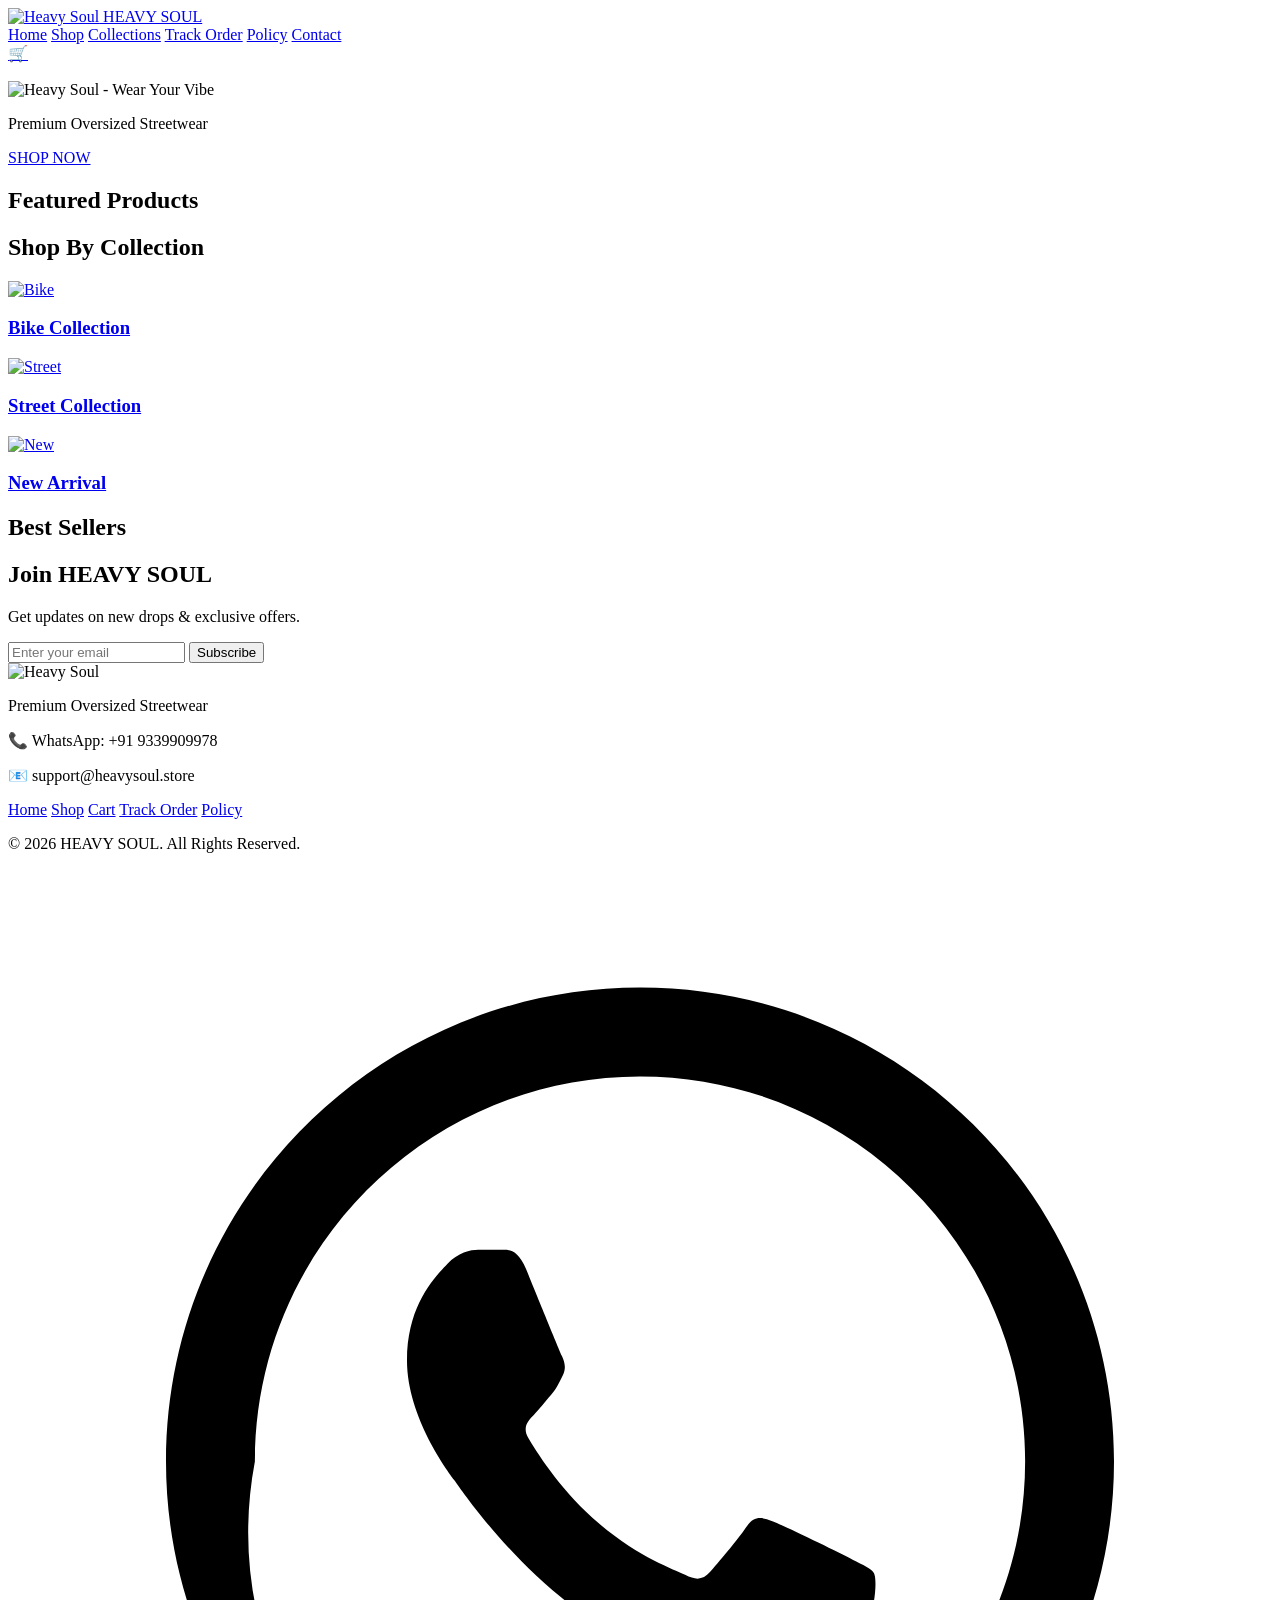
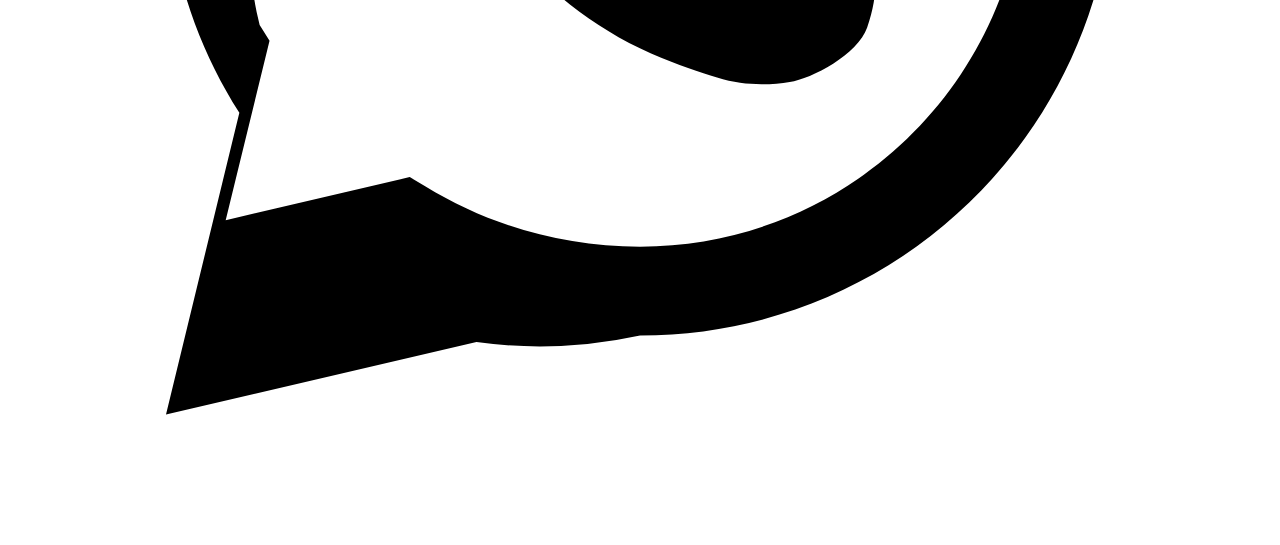
==== index.html @ e3293a99 "Add files via upload" ====
<!DOCTYPE html>
<html lang="en">
<head>
<meta charset="UTF-8">
<meta name="viewport" content="width=device-width, initial-scale=1.0">
<title>HEAVY SOUL | Premium Streetwear</title>
<link rel="stylesheet" href="css/style.css">
<link rel="icon" href="assets/logo/favicon-32.png" sizes="32x32">
<link rel="apple-touch-icon" href="assets/logo/favicon-192.png">
<link rel="preconnect" href="https://fonts.googleapis.com">
<link rel="preconnect" href="https://fonts.gstatic.com" crossorigin>
<link href="https://fonts.googleapis.com/css2?family=Poppins:wght@300;400;500;600;700;800&family=Anton&display=swap" rel="stylesheet">
</head>
<body>

<header class="navbar">
  <a href="index.html" class="logo">
    <img src="assets/logo/logo-icon-160.png" alt="Heavy Soul">
    HEAVY SOUL
  </a>
  <nav>
    <a href="index.html">Home</a>
    <a href="shop.html">Shop</a>
    <a href="#collections">Collections</a>
    <a href="track.html">Track Order</a>
    <a href="policy.html">Policy</a>
    <a href="#contact">Contact</a>
  </nav>
  <div class="nav-icons">
    <a href="cart.html">🛒</a>
  </div>
</header>

<section class="hero">
  <div class="slider">
    <img class="slide active" src="assets/banner/banner1.svg" alt="">
  </div>
  <div class="overlay">
    <img src="assets/logo/logo-full-420.png" alt="Heavy Soul - Wear Your Vibe" class="hero-logo">
    <p>Premium Oversized Streetwear</p>
    <a href="shop.html" class="hero-btn">SHOP NOW</a>
  </div>
</section>

<section class="featured">
  <h2>Featured Products</h2>
  <div id="featuredProducts" class="products"></div>
</section>

<section id="collections" class="collections">
  <h2>Shop By Collection</h2>
  <div class="collection-grid">
    <a href="shop.html?category=Bike" class="collection-card">
      <img src="assets/products/ktm.svg" alt="Bike">
      <h3>Bike Collection</h3>
    </a>
    <a href="shop.html?category=Street" class="collection-card">
      <img src="assets/products/heavy1.svg" alt="Street">
      <h3>Street Collection</h3>
    </a>
    <a href="shop.html" class="collection-card">
      <img src="assets/products/maxz.svg" alt="New">
      <h3>New Arrival</h3>
    </a>
  </div>
</section>

<section class="best-seller">
  <h2>Best Sellers</h2>
  <div id="bestSellerProducts" class="products"></div>
</section>

<section class="newsletter">
  <h2>Join HEAVY SOUL</h2>
  <p>Get updates on new drops & exclusive offers.</p>
  <div class="newsletter-box">
    <input type="email" placeholder="Enter your email">
    <button>Subscribe</button>
  </div>
</section>

<footer id="contact">
  <div class="footer-content">
    <img src="assets/logo/logo-full-300.png" alt="Heavy Soul" class="footer-logo">
    <p>Premium Oversized Streetwear</p>
    <p>📞 WhatsApp: +91 9339909978</p>
    <p>📧 support@heavysoul.store</p>
    <div class="footer-links">
      <a href="index.html">Home</a>
      <a href="shop.html">Shop</a>
      <a href="cart.html">Cart</a>
      <a href="track.html">Track Order</a>
      <a href="policy.html">Policy</a>
    </div>
    <p class="copyright">© 2026 HEAVY SOUL. All Rights Reserved.</p>
  </div>
</footer>

<script src="js/products.js"></script>
<script src="js/app.js"></script>

<a href="https://wa.me/919339909978?text=Hi%20HEAVY%20SOUL%2C%20I%20need%20some%20help." class="whatsapp-float" target="_blank" rel="noopener" aria-label="Chat with us on WhatsApp">
  <svg viewBox="0 0 32 32" xmlns="http://www.w3.org/2000/svg"><path d="M16.001 3C9.373 3 4 8.373 4 15c0 2.34.68 4.523 1.857 6.36L4 29l7.86-1.833A11.93 11.93 0 0 0 16.001 27C22.63 27 28 21.627 28 15S22.63 3 16.001 3zm0 21.75c-1.99 0-3.86-.56-5.44-1.53l-.39-.23-4.66 1.09 1.11-4.54-.25-.4A9.71 9.71 0 0 1 6.25 15c0-5.38 4.37-9.75 9.75-9.75S25.75 9.62 25.75 15 21.38 24.75 16 24.75zm5.34-7.29c-.29-.15-1.72-.85-1.99-.95-.27-.1-.46-.15-.66.15-.19.29-.75.95-.92 1.14-.17.19-.34.22-.63.07-.29-.15-1.23-.45-2.34-1.44-.86-.77-1.45-1.72-1.62-2.01-.17-.29-.02-.45.13-.6.13-.13.29-.34.44-.51.15-.17.19-.29.29-.48.1-.19.05-.36-.02-.51-.07-.15-.66-1.59-.9-2.18-.24-.57-.48-.49-.66-.5h-.56c-.19 0-.51.07-.78.36-.27.29-1.02 1-1.02 2.44s1.05 2.83 1.19 3.02c.15.19 2.06 3.14 4.99 4.4.7.3 1.24.48 1.67.61.7.22 1.34.19 1.84.11.56-.08 1.72-.7 1.96-1.38.24-.68.24-1.26.17-1.38-.07-.12-.26-.19-.55-.34z"/></svg>
</a>

</body>
</html>
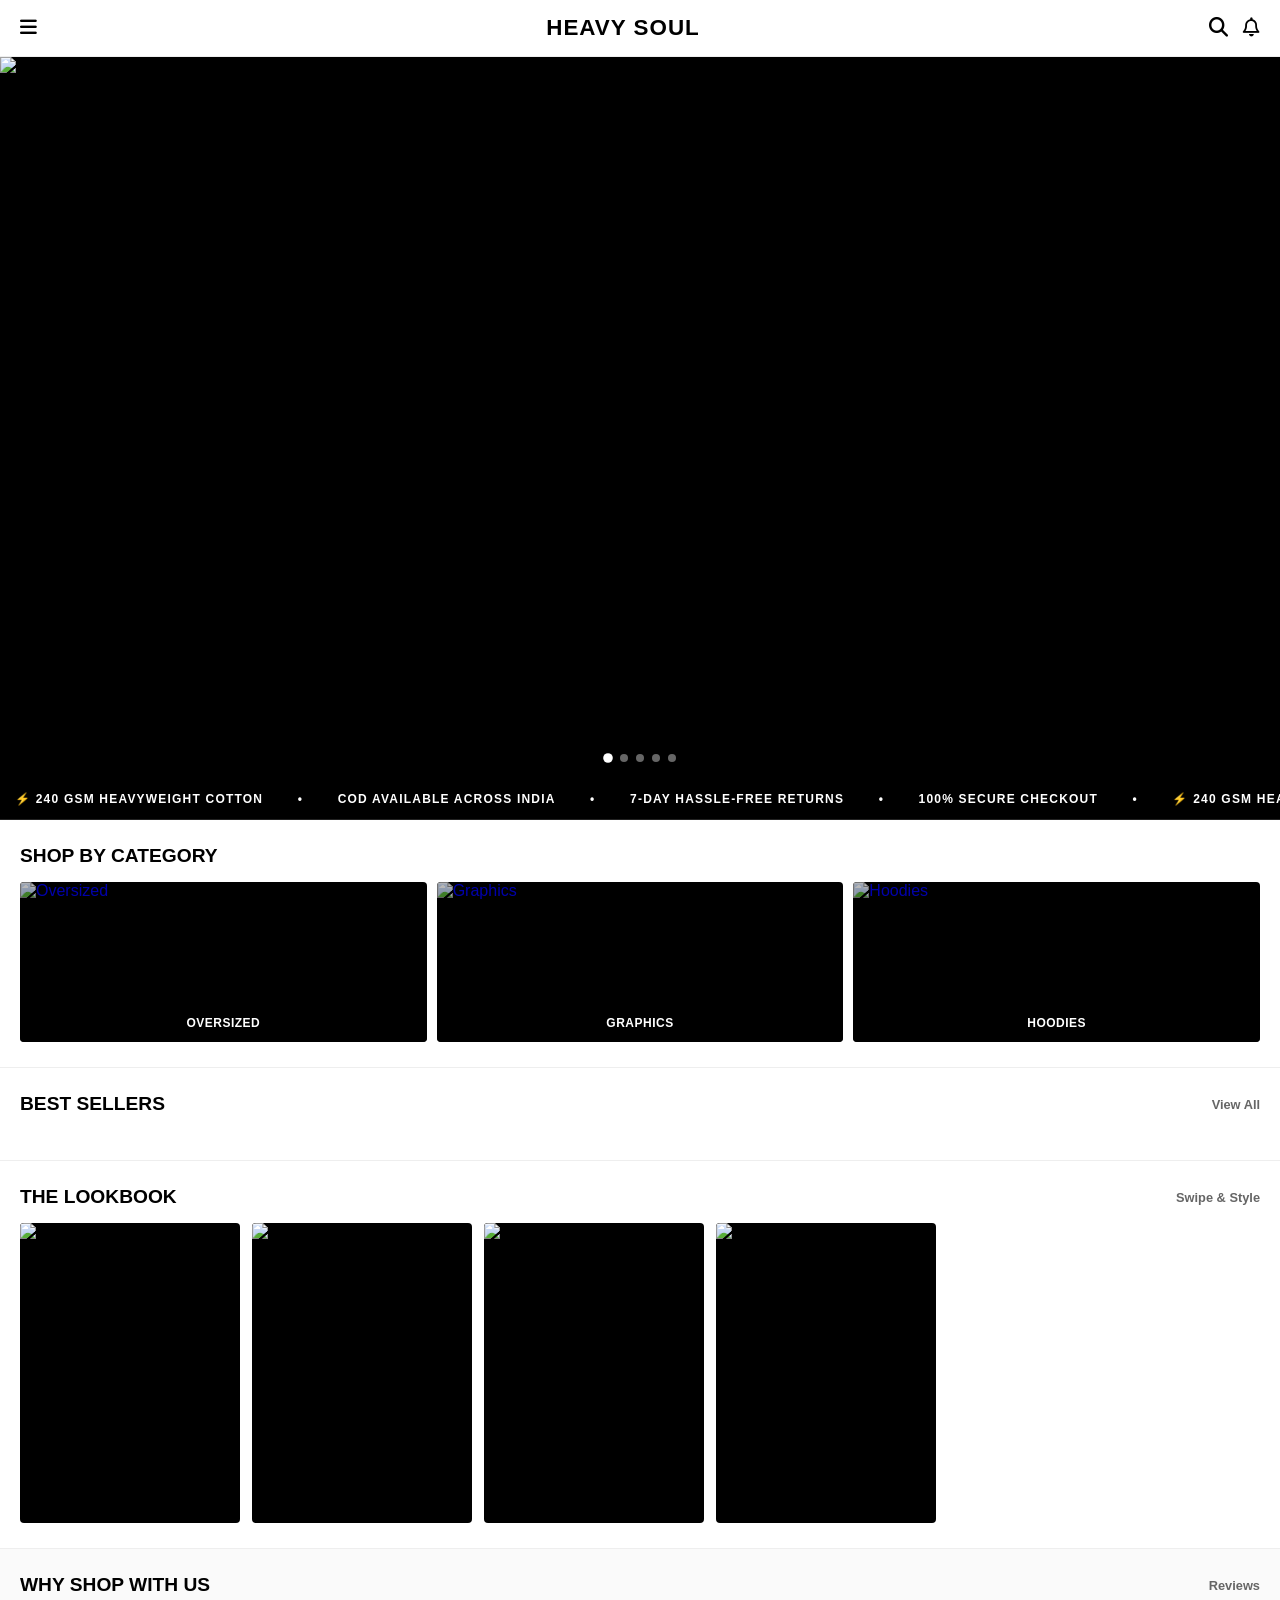
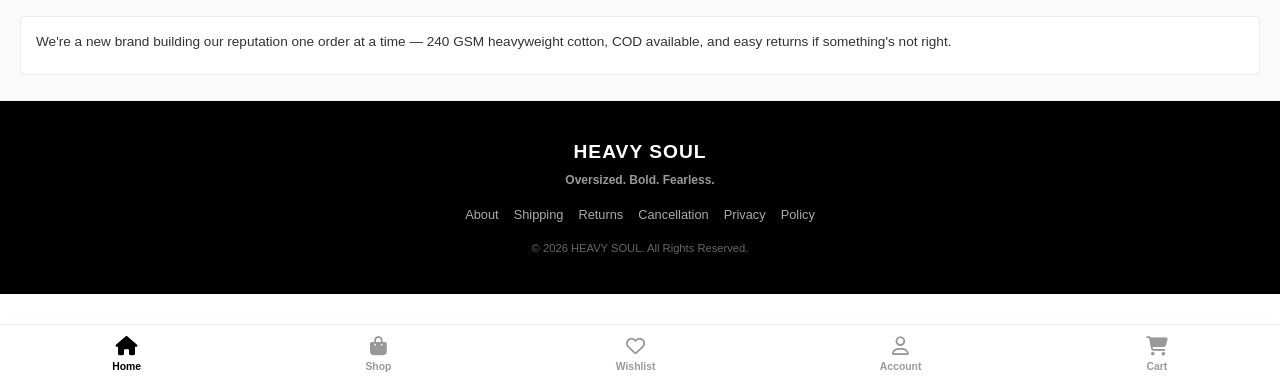
==== commit 6228f07c: "Add files via upload" ====
--- a/index.html
+++ b/index.html
@@ -1,107 +1,465 @@
 <!DOCTYPE html>
 <html lang="en">
 <head>
-<meta charset="UTF-8">
-<meta name="viewport" content="width=device-width, initial-scale=1.0">
-<title>HEAVY SOUL | Premium Streetwear</title>
-<link rel="stylesheet" href="css/style.css">
-<link rel="icon" href="assets/logo/favicon-32.png" sizes="32x32">
-<link rel="apple-touch-icon" href="assets/logo/favicon-192.png">
-<link rel="preconnect" href="https://fonts.googleapis.com">
-<link rel="preconnect" href="https://fonts.gstatic.com" crossorigin>
-<link href="https://fonts.googleapis.com/css2?family=Poppins:wght@300;400;500;600;700;800&family=Anton&display=swap" rel="stylesheet">
+    <meta charset="UTF-8">
+    <meta name="viewport" content="width=device-width, initial-scale=1.0">
+    <title>Heavy Soul | Oversized. Bold. Fearless.</title>
+    <!-- FontAwesome for Icons -->
+    <link rel="stylesheet" href="https://cdnjs.cloudflare.com/ajax/libs/font-awesome/6.4.0/css/all.min.css">
+    
+    <!-- Universal Transition & Loader Elements inside Head -->
+    <!-- The home page uses its own embedded styles. The old style/style.css
+         file is not included in this project, so do not request it. -->
+    <script src="js/script.js" defer></script>
+
+    <style>
+        /* CSS Reset & Global Settings */
+        * { margin: 0; padding: 0; box-sizing: border-box; font-family: 'Helvetica Neue', Arial, sans-serif; -webkit-tap-highlight-color: transparent; }
+        
+        body { 
+            background-color: #ffffff; 
+            color: #000000; 
+            padding-bottom: 90px; 
+            animation: pageFadeIn 0.35s cubic-bezier(0.16, 1, 0.3, 1) forwards;
+        }
+        
+        /* Page Open / Entry Animation */
+        @keyframes pageFadeIn {
+            from { opacity: 0; transform: translateY(10px); }
+            to { opacity: 1; transform: translateY(0); }
+        }
+        
+        /* 1. Top Navigation */
+        .top-nav { display: flex; justify-content: space-between; align-items: center; padding: 15px 20px; border-bottom: 1px solid #eeeeee; background: #ffffff; position: sticky; top: 0; z-index: 100; }
+        .top-nav .menu-icon, .top-nav .nav-icons i { font-size: 1.2rem; cursor: pointer; color: #000; }
+        .top-nav .logo { font-weight: 900; font-size: 1.4rem; letter-spacing: 1px; text-transform: uppercase; text-decoration: none; color: #000; }
+        .top-nav .nav-icons { display: flex; gap: 15px; }
+
+        /* 2. Banner Slider Styles */
+        .hero-slider-container {
+            width: 100%;
+            position: relative;
+            overflow: hidden;
+            background-color: #000000;
+        }
+
+        .slider-track {
+            display: flex;
+            transition: transform 0.5s ease-in-out;
+            width: 100%;
+        }
+
+        .slide {
+            min-width: 100%;
+            box-sizing: border-box;
+        }
+
+        .slide img {
+            width: 100%;
+            height: auto;
+            aspect-ratio: 16/9;
+            object-fit: cover;
+            display: block;
+        }
+
+        /* Dots Indicator */
+        .slider-dots {
+            position: absolute;
+            bottom: 15px;
+            width: 100%;
+            display: flex;
+            justify-content: center;
+            gap: 8px;
+            z-index: 10;
+        }
+
+        .dot {
+            width: 8px;
+            height: 8px;
+            background-color: rgba(255, 255, 255, 0.4);
+            border-radius: 50%;
+            cursor: pointer;
+            transition: background-color 0.3s ease, transform 0.3s ease;
+        }
+
+        .dot.active {
+            background-color: #ffffff;
+            transform: scale(1.2);
+        }
+        
+        /* 3. Streetwear Marquee Ticker USP Bar */
+        .usp-ticker {
+            background-color: #000000;
+            color: #ffffff;
+            padding: 12px 0;
+            overflow: hidden;
+            white-space: nowrap;
+            border-bottom: 1px solid #222222;
+        }
+        .ticker-track {
+            display: inline-block;
+            animation: marquee 18s linear infinite;
+            font-size: 0.75rem;
+            font-weight: 900;
+            letter-spacing: 1.2px;
+            text-transform: uppercase;
+        }
+        .ticker-track span {
+            margin: 0 15px;
+        }
+        @keyframes marquee {
+            0% { transform: translateX(0%); }
+            100% { transform: translateX(-50%); }
+        }
+
+        /* 4. Category Quick Links */
+        .categories-section { padding: 25px 20px; border-bottom: 1px solid #eeeeee; background: #ffffff; }
+        .categories-grid { display: grid; grid-template-columns: repeat(3, 1fr); gap: 10px; margin-top: 15px; }
+        
+        .category-card { 
+            position: relative; 
+            height: 160px; 
+            border-radius: 4px; 
+            overflow: hidden; 
+            text-decoration: none; 
+            display: flex; 
+            align-items: flex-end; 
+            padding: 12px; 
+            background: #000000; 
+            cursor: pointer;
+            transition: transform 0.2s ease;
+        }
+        .category-card:active { transform: scale(0.96); }
+        
+        .category-card img { 
+            position: absolute; 
+            top: 0; 
+            left: 0; 
+            width: 100%; 
+            height: 100%; 
+            object-fit: cover; 
+            transition: transform 0.4s ease;
+            opacity: 0.8;
+        }
+        
+        .category-card:hover img { 
+            transform: scale(1.08); 
+        }
+        
+        .category-overlay {
+            position: absolute;
+            top: 0; left: 0; width: 100%; height: 100%;
+            background: linear-gradient(to top, rgba(0,0,0,0.8) 0%, rgba(0,0,0,0.1) 60%);
+            z-index: 1;
+        }
+        
+        .category-name { 
+            position: relative; 
+            z-index: 2; 
+            color: #ffffff; 
+            font-size: 0.75rem; 
+            font-weight: 900; 
+            text-transform: uppercase; 
+            letter-spacing: 0.5px; 
+            width: 100%;
+            text-align: center;
+        }
+
+        /* 5. Best Sellers Section */
+        .best-sellers { padding: 25px 20px; border-bottom: 1px solid #eeeeee; }
+        .section-header { display: flex; justify-content: space-between; align-items: center; margin-bottom: 20px; }
+        .section-header h2 { font-size: 1.2rem; font-weight: 900; text-transform: uppercase; }
+        .section-header a { color: #666666; font-size: 0.8rem; text-decoration: none; font-weight: 600; }
+        
+        .product-grid { display: grid; grid-template-columns: 1fr 1fr; gap: 15px; }
+        .product-card { text-decoration: none; color: inherit; cursor: pointer; transition: transform 0.15s ease; }
+        .product-card:active { transform: scale(0.96); }
+        .product-card .image-placeholder { width: 100%; aspect-ratio: 4/5; background-color: #f5f5f5; display: flex; justify-content: center; align-items: center; margin-bottom: 10px; border-radius: 4px; overflow: hidden; }
+        .product-card img { width: 100%; height: 100%; object-fit: cover; transition: transform 0.3s ease; }
+        .product-card:hover img { transform: scale(1.03); }
+        .product-title { font-weight: 700; font-size: 0.9rem; margin-bottom: 4px; }
+        .product-price { font-weight: 600; font-size: 0.9rem; color: #333333; }
+
+        /* 6. Lookbook Horizontal Slider */
+        .lookbook-section { padding: 25px 0; border-bottom: 1px solid #eeeeee; background-color: #ffffff; }
+        .lookbook-slider { display: flex; gap: 12px; overflow-x: auto; padding: 0 20px; scroll-snap-type: x mandatory; scrollbar-width: none; }
+        .lookbook-slider::-webkit-scrollbar { display: none; }
+        .lookbook-card { min-width: 220px; height: 300px; border-radius: 4px; overflow: hidden; scroll-snap-align: start; flex-shrink: 0; background-color: #000; }
+        .lookbook-card img { width: 100%; height: 100%; object-fit: cover; display: block; transition: transform 0.3s ease; }
+        .lookbook-card:hover img { transform: scale(1.05); }
+
+        /* 7. Mini Reviews Section */
+        .home-reviews { padding: 25px 20px; background-color: #fafafa; border-bottom: 1px solid #eeeeee; }
+        .review-box { background: #fff; border: 1px solid #eeeeee; padding: 15px; border-radius: 4px; margin-top: 15px; }
+        .review-text { font-size: 0.85rem; color: #333; font-weight: 500; margin-bottom: 8px; line-height: 1.4; }
+
+        /* 8. Bottom Navigation (Sticky) */
+        .bottom-nav { position: fixed; bottom: 0; width: 100%; background: #ffffff; border-top: 1px solid #eeeeee; display: flex; justify-content: space-around; padding: 12px 0; z-index: 1000; box-shadow: 0 -2px 10px rgba(0,0,0,0.02); }
+        .nav-item { text-align: center; color: #999999; text-decoration: none; font-size: 0.65rem; display: flex; flex-direction: column; align-items: center; gap: 5px; font-weight: 600; transition: color 0.2s ease; }
+        .nav-item.active { color: #000000; }
+        .nav-item i { font-size: 1.2rem; }
+    </style>
 </head>
 <body>
 
-<header class="navbar">
-  <a href="index.html" class="logo">
-    <img src="assets/logo/logo-icon-160.png" alt="Heavy Soul">
-    HEAVY SOUL
-  </a>
-  <nav>
-    <a href="index.html">Home</a>
-    <a href="shop.html">Shop</a>
-    <a href="#collections">Collections</a>
-    <a href="track.html">Track Order</a>
-    <a href="policy.html">Policy</a>
-    <a href="#contact">Contact</a>
-  </nav>
-  <div class="nav-icons">
-    <a href="cart.html">🛒</a>
-  </div>
-</header>
-
-<section class="hero">
-  <div class="slider">
-    <img class="slide active" src="assets/banner/banner1.svg" alt="">
-  </div>
-  <div class="overlay">
-    <img src="assets/logo/logo-full-420.png" alt="Heavy Soul - Wear Your Vibe" class="hero-logo">
-    <p>Premium Oversized Streetwear</p>
-    <a href="shop.html" class="hero-btn">SHOP NOW</a>
-  </div>
-</section>
-
-<section class="featured">
-  <h2>Featured Products</h2>
-  <div id="featuredProducts" class="products"></div>
-</section>
-
-<section id="collections" class="collections">
-  <h2>Shop By Collection</h2>
-  <div class="collection-grid">
-    <a href="shop.html?category=Bike" class="collection-card">
-      <img src="assets/products/ktm.svg" alt="Bike">
-      <h3>Bike Collection</h3>
-    </a>
-    <a href="shop.html?category=Street" class="collection-card">
-      <img src="assets/products/heavy1.svg" alt="Street">
-      <h3>Street Collection</h3>
-    </a>
-    <a href="shop.html" class="collection-card">
-      <img src="assets/products/maxz.svg" alt="New">
-      <h3>New Arrival</h3>
-    </a>
-  </div>
-</section>
-
-<section class="best-seller">
-  <h2>Best Sellers</h2>
-  <div id="bestSellerProducts" class="products"></div>
-</section>
-
-<section class="newsletter">
-  <h2>Join HEAVY SOUL</h2>
-  <p>Get updates on new drops & exclusive offers.</p>
-  <div class="newsletter-box">
-    <input type="email" placeholder="Enter your email">
-    <button>Subscribe</button>
-  </div>
-</section>
-
-<footer id="contact">
-  <div class="footer-content">
-    <img src="assets/logo/logo-full-300.png" alt="Heavy Soul" class="footer-logo">
-    <p>Premium Oversized Streetwear</p>
-    <p>📞 WhatsApp: +91 9339909978</p>
-    <p>📧 support@heavysoul.store</p>
-    <div class="footer-links">
-      <a href="index.html">Home</a>
-      <a href="shop.html">Shop</a>
-      <a href="cart.html">Cart</a>
-      <a href="track.html">Track Order</a>
-      <a href="policy.html">Policy</a>
+    <!-- Page Loader Bar Element -->
+    <div id="pageLoaderBar"></div>
+
+    <!-- Top Navigation -->
+    <nav class="top-nav">
+        <i class="fa-solid fa-bars menu-icon" onclick="window.location.href='menu.html'"></i>
+        <a href="index.html" class="logo">HEAVY SOUL</a>
+        <div class="nav-icons">
+            <i class="fa-solid fa-magnifying-glass" onclick="window.location.href='shop.html'"></i>
+            <i class="fa-regular fa-bell" onclick="alert('No new notifications')"></i>
+        </div>
+    </nav>
+
+      <!-- Banner Slider Section -->
+    <div class="hero-slider-container" id="shop">
+        <div class="slider-track" id="sliderTrack">
+            <!-- Slide 1 -->
+            <div class="slide">
+                <img src="assets/banner/slider1.jpg" alt="Banner 1">
+            </div>
+            <!-- Slide 2 -->
+            <div class="slide">
+                <img src="assets/banner/slider2.jpg" alt="Banner 2">
+            </div>
+            <!-- Slide 3 -->
+            <div class="slide">
+                <img src="assets/banner/slider3.jpg" alt="Banner 3">
+            </div>
+            <!-- Slide 4 -->
+            <div class="slide">
+                <img src="assets/banner/slider4.jpg" alt="Banner 4">
+            </div>
+            <!-- Slide 5 -->
+            <div class="slide">
+                <img src="assets/banner/slider5.jpg" alt="Banner 5">
+            </div>
+        </div>
+
+        <!-- Slider Dots Pagination (5 ta dots) -->
+        <div class="slider-dots" id="sliderDots">
+            <span class="dot active" onclick="currentSlide(0)"></span>
+            <span class="dot" onclick="currentSlide(1)"></span>
+            <span class="dot" onclick="currentSlide(2)"></span>
+            <span class="dot" onclick="currentSlide(3)"></span>
+            <span class="dot" onclick="currentSlide(4)"></span>
+        </div>
     </div>
-    <p class="copyright">© 2026 HEAVY SOUL. All Rights Reserved.</p>
-  </div>
-</footer>
-
-<script src="js/products.js"></script>
-<script src="js/app.js"></script>
-
-<a href="https://wa.me/919339909978?text=Hi%20HEAVY%20SOUL%2C%20I%20need%20some%20help." class="whatsapp-float" target="_blank" rel="noopener" aria-label="Chat with us on WhatsApp">
-  <svg viewBox="0 0 32 32" xmlns="http://www.w3.org/2000/svg"><path d="M16.001 3C9.373 3 4 8.373 4 15c0 2.34.68 4.523 1.857 6.36L4 29l7.86-1.833A11.93 11.93 0 0 0 16.001 27C22.63 27 28 21.627 28 15S22.63 3 16.001 3zm0 21.75c-1.99 0-3.86-.56-5.44-1.53l-.39-.23-4.66 1.09 1.11-4.54-.25-.4A9.71 9.71 0 0 1 6.25 15c0-5.38 4.37-9.75 9.75-9.75S25.75 9.62 25.75 15 21.38 24.75 16 24.75zm5.34-7.29c-.29-.15-1.72-.85-1.99-.95-.27-.1-.46-.15-.66.15-.19.29-.75.95-.92 1.14-.17.19-.34.22-.63.07-.29-.15-1.23-.45-2.34-1.44-.86-.77-1.45-1.72-1.62-2.01-.17-.29-.02-.45.13-.6.13-.13.29-.34.44-.51.15-.17.19-.29.29-.48.1-.19.05-.36-.02-.51-.07-.15-.66-1.59-.9-2.18-.24-.57-.48-.49-.66-.5h-.56c-.19 0-.51.07-.78.36-.27.29-1.02 1-1.02 2.44s1.05 2.83 1.19 3.02c.15.19 2.06 3.14 4.99 4.4.7.3 1.24.48 1.67.61.7.22 1.34.19 1.84.11.56-.08 1.72-.7 1.96-1.38.24-.68.24-1.26.17-1.38-.07-.12-.26-.19-.55-.34z"/></svg>
-</a>
-
+
+        <!-- Slider Dots Pagination -->
+        <div class="slider-dots" id="sliderDots">
+            <span class="dot active" onclick="currentSlide(0)"></span>
+            <span class="dot" onclick="currentSlide(1)"></span>
+            <span class="dot" onclick="currentSlide(2)"></span>
+        </div>
+    </div>
+
+    <!-- Streetwear Marquee Ticker USP Bar -->
+    <div class="usp-ticker">
+        <div class="ticker-track">
+            <span>⚡ 240 GSM HEAVYWEIGHT COTTON</span>
+            <span>•</span>
+            <span>COD AVAILABLE ACROSS INDIA</span>
+            <span>•</span>
+            <span>7-DAY HASSLE-FREE RETURNS</span>
+            <span>•</span>
+            <span>100% SECURE CHECKOUT</span>
+            <span>•</span>
+            <span>⚡ 240 GSM HEAVYWEIGHT COTTON</span>
+            <span>•</span>
+            <span>COD AVAILABLE ACROSS INDIA</span>
+            <span>•</span>
+            <span>7-DAY HASSLE-FREE RETURNS</span>
+            <span>•</span>
+            <span>100% SECURE CHECKOUT</span>
+        </div>
+    </div>
+
+    <!-- Category Quick Links -->
+    <section class="categories-section">
+        <div class="section-header" style="margin-bottom: 12px;">
+            <h2>Shop By Category</h2>
+        </div>
+        <div class="categories-grid">
+            <!-- Oversized -->
+            <a href="shop.html" class="category-card">
+                <img src="assets/category/oversized.jpg" alt="Oversized">
+                <div class="category-overlay"></div>
+                <div class="category-name">Oversized</div>
+            </a>
+            
+            <!-- Graphics -->
+            <a href="shop.html" class="category-card">
+                <img src="assets/category/graphics.jpg" alt="Graphics">
+                <div class="category-overlay"></div>
+                <div class="category-name">Graphics</div>
+            </a>
+            
+            <!-- Hoodies -->
+            <a href="shop.html" class="category-card">
+                <img src="assets/category/hoodies.jpg" alt="Hoodies">
+                <div class="category-overlay"></div>
+                <div class="category-name">Hoodies</div>
+            </a>
+        </div>
+    </section>
+
+    <!-- Best Sellers -->
+    <section class="best-sellers">
+        <div class="section-header">
+            <h2>Best Sellers</h2>
+            <a href="shop.html">View All</a>
+        </div>
+        
+        <div class="product-grid" id="productContainer">
+            <!-- Products will be loaded here via JS -->
+        </div>
+    </section>
+
+      <!-- The Lookbook Section -->
+    <section class="lookbook-section">
+        <div class="section-header" style="padding: 0 20px; margin-bottom: 15px;">
+            <h2>The Lookbook</h2>
+            <span style="font-size: 0.8rem; color: #666; font-weight: 600;">Swipe & Style</span>
+        </div>
+
+        <div class="lookbook-slider" id="lookbookSlider">
+            <div class="lookbook-card">
+                <img src="assets/lookbook/look1.jpg" alt="Heavy Soul Look 1">
+            </div>
+            <div class="lookbook-card">
+                <img src="assets/lookbook/look2.jpg" alt="Heavy Soul Look 2">
+            </div>
+            <div class="lookbook-card">
+                <img src="assets/lookbook/look3.jpg" alt="Heavy Soul Look 3">
+            </div>
+            <div class="lookbook-card">
+                <img src="assets/lookbook/look4.jpg" alt="Heavy Soul Look 4">
+            </div>
+        </div>
+    </section>
+
+    <!-- Trust Section -->
+    <section class="home-reviews">
+        <div class="section-header">
+            <h2>Why Shop With Us</h2>
+            <a href="review.html">Reviews</a>
+        </div>
+        <div class="review-box">
+            <div class="review-text" style="font-style: normal;">We're a new brand building our reputation one order at a time — 240 GSM heavyweight cotton, COD available, and easy returns if something's not right.</div>
+        </div>
+    </section>
+
+    <!-- Footer Section -->
+    <footer style="background-color: #000000; color: #ffffff; padding: 40px 20px; margin-top: 0; text-align: center;">
+        <div style="font-weight: 900; font-size: 1.2rem; letter-spacing: 1px; margin-bottom: 10px;">HEAVY SOUL</div>
+        <div style="font-size: 0.75rem; color: #999; font-weight: 700; margin-bottom: 20px;">Oversized. Bold. Fearless.</div>
+        <div style="display: flex; justify-content: center; gap: 15px; margin-bottom: 20px; font-size: 0.8rem;">
+            <a href="about.html" style="color: #aaa; text-decoration: none;">About</a>
+            <a href="shipping.html" style="color: #aaa; text-decoration: none;">Shipping</a>
+            <a href="returns.html" style="color: #aaa; text-decoration: none;">Returns</a>
+            <a href="cancellation.html" style="color: #aaa; text-decoration: none;">Cancellation</a>
+            <a href="privacy.html" style="color: #aaa; text-decoration: none;">Privacy</a>
+            <a href="policy.html" style="color: #aaa; text-decoration: none;">Policy</a>
+        </div>
+        <div style="font-size: 0.7rem; color: #666;">&copy; 2026 HEAVY SOUL. All Rights Reserved.</div>
+    </footer>
+
+    <!-- Bottom Navigation -->
+    <nav class="bottom-nav">
+        <a href="index.html" class="nav-item active">
+            <i class="fa-solid fa-house"></i>
+            <span>Home</span>
+        </a>
+        <a href="shop.html" class="nav-item">
+            <i class="fa-solid fa-bag-shopping"></i>
+            <span>Shop</span>
+        </a>
+        <a href="wishlist.html" class="nav-item">
+            <i class="fa-regular fa-heart"></i>
+            <span>Wishlist</span>
+        </a>
+        <a href="account.html" class="nav-item">
+            <i class="fa-regular fa-user"></i>
+            <span>Account</span>
+        </a>
+        <a href="cart.html" class="nav-item">
+            <i class="fa-solid fa-cart-shopping"></i>
+            <span>Cart</span>
+        </a>
+    </nav>
+
+    <!-- Real site config + live product catalog (Apps Script + fallback) -->
+    <script src="js/config.js"></script>
+    <script src="js/products.js"></script>
+
+    <!-- JavaScript for Products & Slider -->
+    <script>
+        function homeCardHTML(p) {
+            const price = p.compareAt
+                ? `<span style="text-decoration:line-through;color:#999;margin-right:6px;">₹${p.compareAt}</span>₹${p.price}`
+                : `₹${p.price}`;
+            return `
+                <a class="product-card" href="product.html?id=${p.id}">
+                    <div class="image-placeholder">
+                        <img src="${escapeHtml(p.image)}" alt="${escapeHtml(p.name)}">
+                    </div>
+                    <div class="product-title">${escapeHtml(p.name)}</div>
+                    <div class="product-price">${price}</div>
+                </a>
+            `;
+        }
+
+        function loadProducts() {
+            const container = document.getElementById('productContainer');
+            const bestSellers = PRODUCTS.filter(p => p.badge === "Best Seller");
+            const toShow = bestSellers.length ? bestSellers : PRODUCTS.slice(0, 4);
+            container.innerHTML = toShow.map(homeCardHTML).join('') ||
+                '<p style="grid-column:1/-1;color:#999;">No products yet.</p>';
+        }
+
+        // Re-render once the live catalog (from Apps Script) finishes loading.
+        window.addEventListener("hs:productsUpdated", loadProducts);
+
+        // Hero Slider Script
+        let currentIndex = 0;
+        const track = document.getElementById('sliderTrack');
+        const slides = document.querySelectorAll('.slide');
+        const dots = document.querySelectorAll('.dot');
+        const totalSlides = slides.length;
+
+        function updateSlider() {
+            track.style.transform = `translateX(-${currentIndex * 100}%)`;
+            dots.forEach((dot, index) => {
+                dot.classList.toggle('active', index === currentIndex);
+            });
+        }
+
+        function currentSlide(index) {
+            currentIndex = index;
+            updateSlider();
+        }
+
+        function autoSlide() {
+            currentIndex = (currentIndex + 1) % totalSlides;
+            updateSlider();
+        }
+
+        let slideInterval = setInterval(autoSlide, 3500);
+
+        const sliderContainer = document.querySelector('.hero-slider-container');
+        sliderContainer.addEventListener('mouseenter', () => clearInterval(slideInterval));
+        sliderContainer.addEventListener('mouseleave', () => {
+            slideInterval = setInterval(autoSlide, 3500);
+        });
+
+        window.onload = function() {
+            loadProducts();
+        };
+    </script>
 </body>
-</html>
+</html>
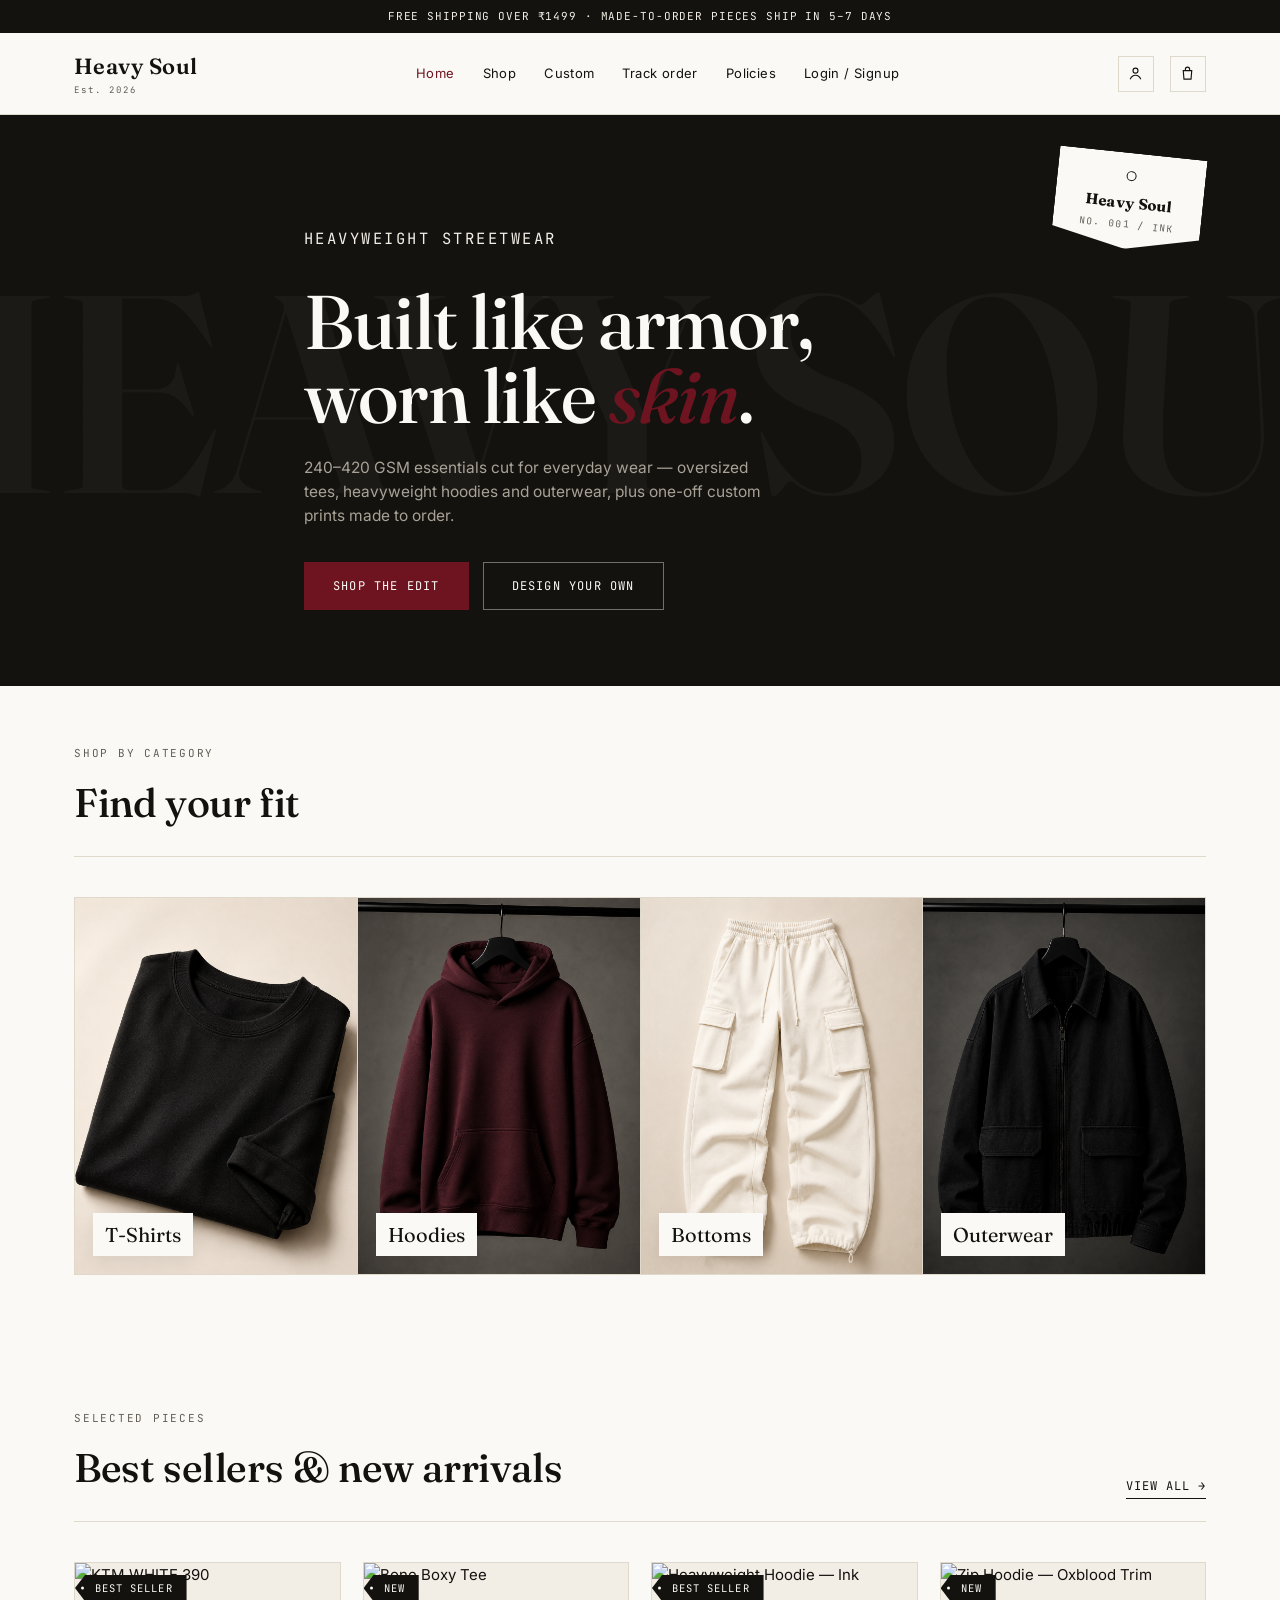
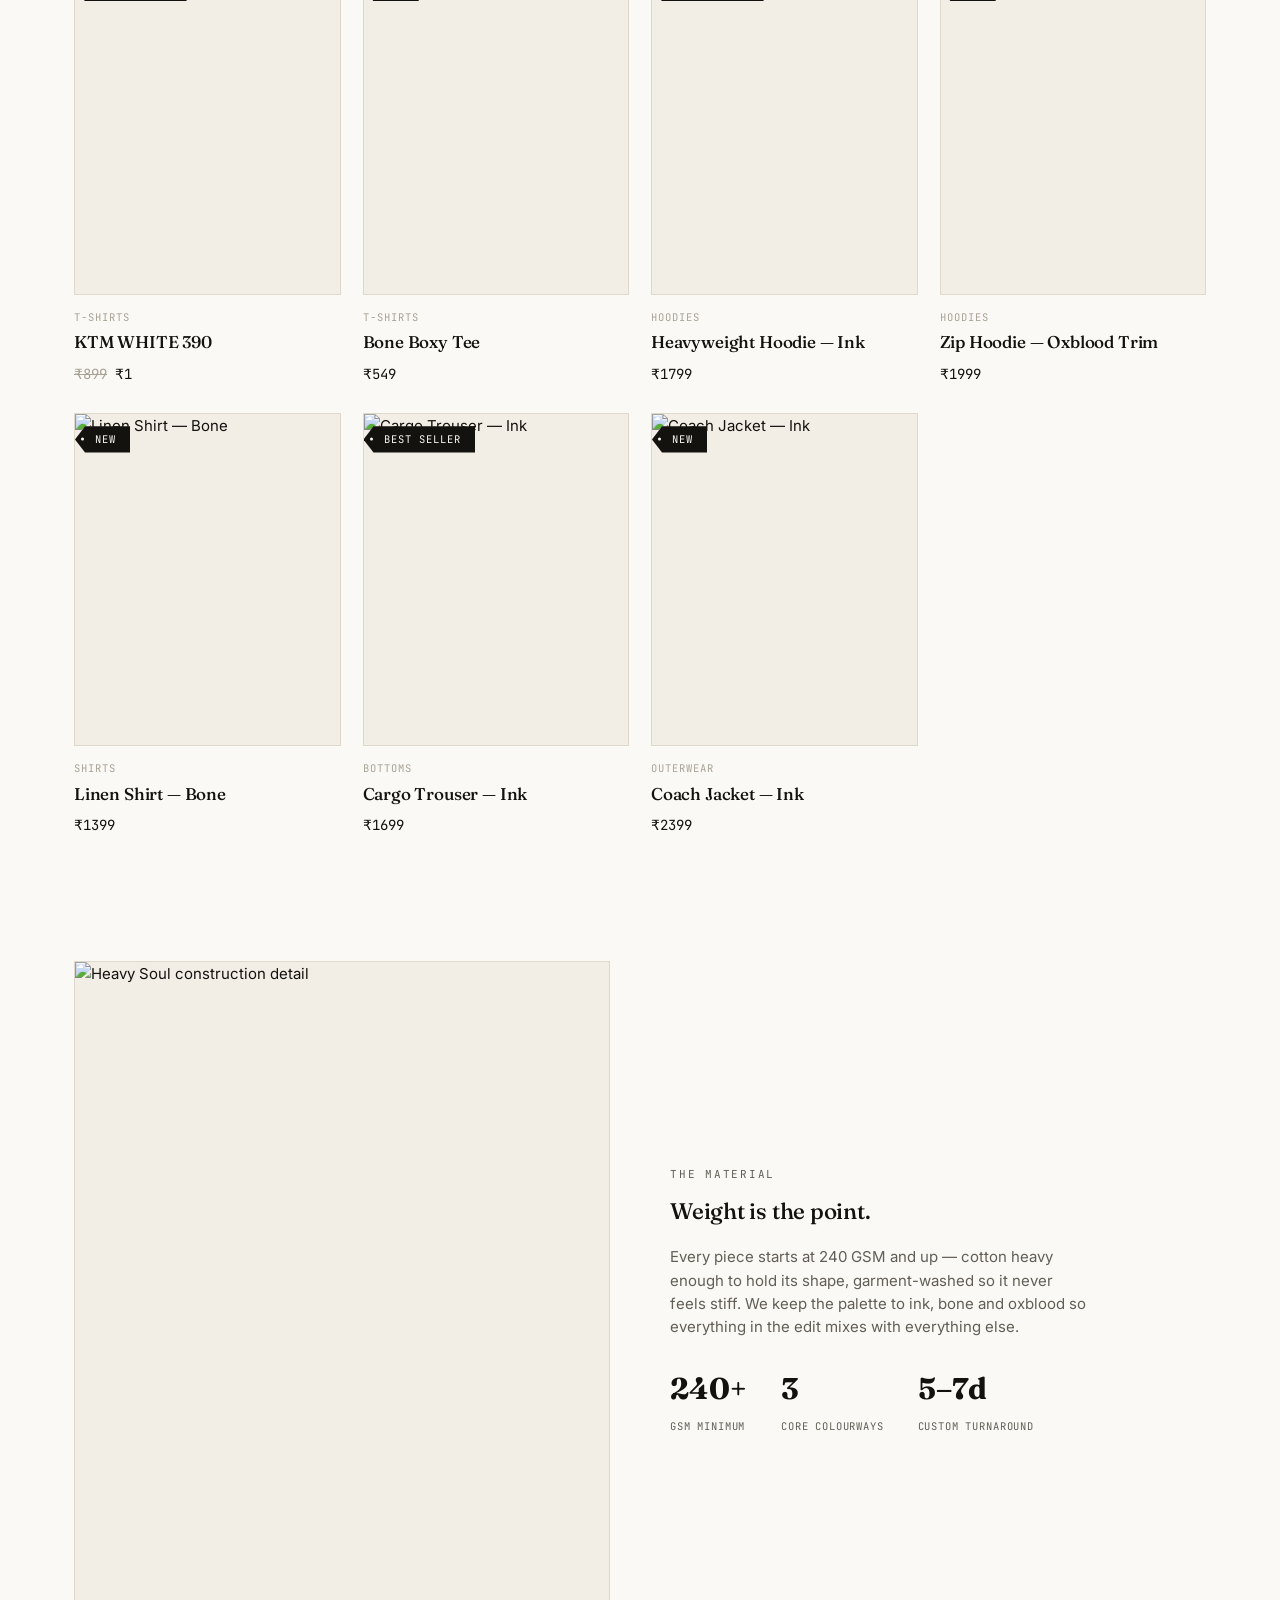
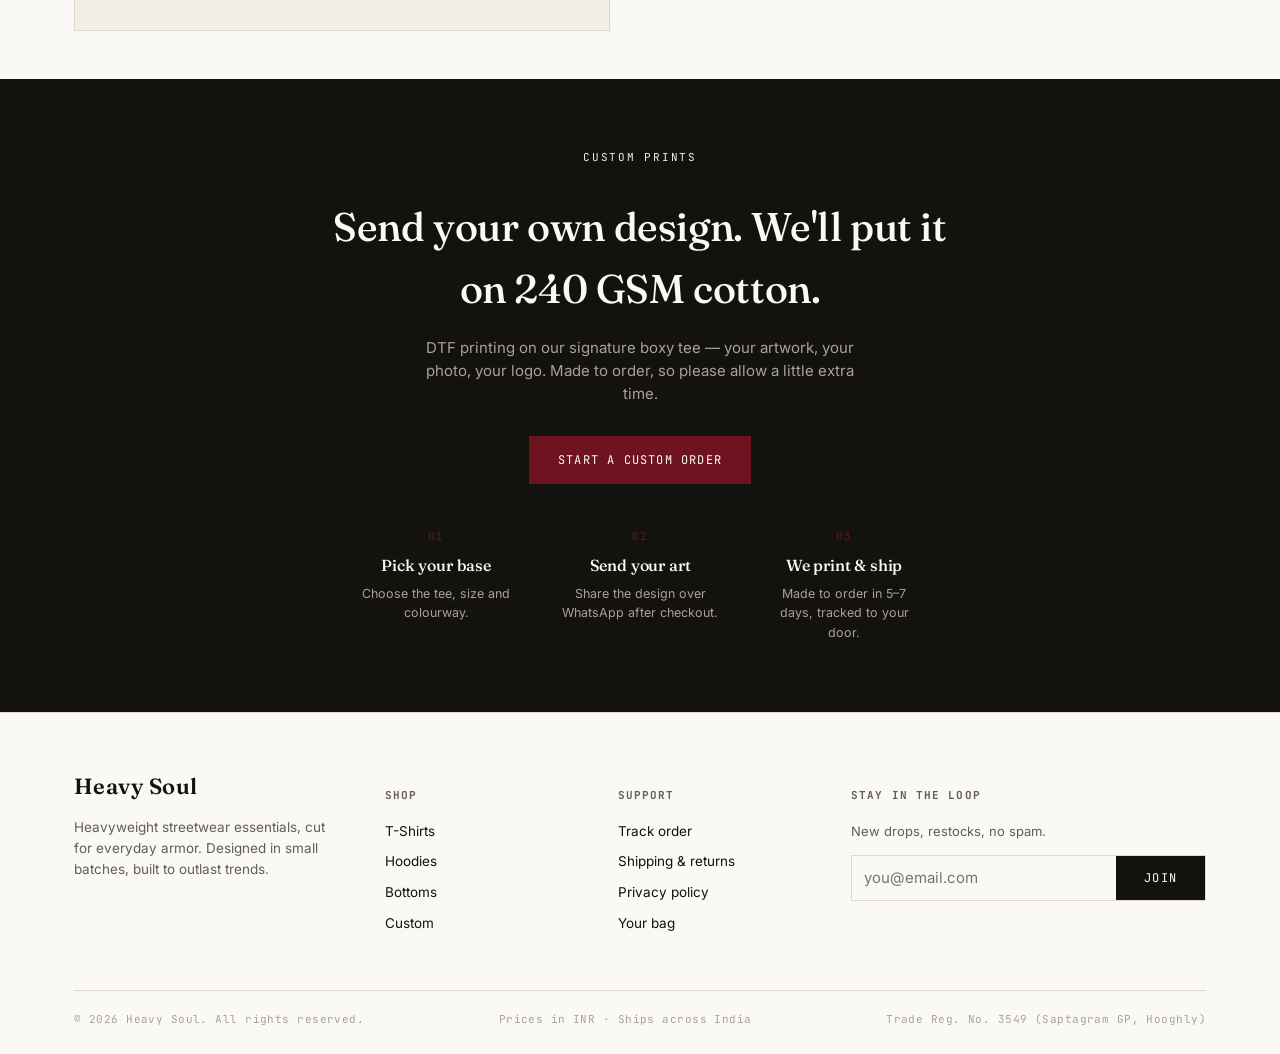
==== commit 93b582ee: "Add files via upload" ====
--- a/index.html
+++ b/index.html
@@ -1,465 +1,213 @@
 <!DOCTYPE html>
 <html lang="en">
 <head>
-    <meta charset="UTF-8">
-    <meta name="viewport" content="width=device-width, initial-scale=1.0">
-    <title>Heavy Soul | Oversized. Bold. Fearless.</title>
-    <!-- FontAwesome for Icons -->
-    <link rel="stylesheet" href="https://cdnjs.cloudflare.com/ajax/libs/font-awesome/6.4.0/css/all.min.css">
-    
-    <!-- Universal Transition & Loader Elements inside Head -->
-    <!-- The home page uses its own embedded styles. The old style/style.css
-         file is not included in this project, so do not request it. -->
-    <script src="js/script.js" defer></script>
-
-    <style>
-        /* CSS Reset & Global Settings */
-        * { margin: 0; padding: 0; box-sizing: border-box; font-family: 'Helvetica Neue', Arial, sans-serif; -webkit-tap-highlight-color: transparent; }
-        
-        body { 
-            background-color: #ffffff; 
-            color: #000000; 
-            padding-bottom: 90px; 
-            animation: pageFadeIn 0.35s cubic-bezier(0.16, 1, 0.3, 1) forwards;
-        }
-        
-        /* Page Open / Entry Animation */
-        @keyframes pageFadeIn {
-            from { opacity: 0; transform: translateY(10px); }
-            to { opacity: 1; transform: translateY(0); }
-        }
-        
-        /* 1. Top Navigation */
-        .top-nav { display: flex; justify-content: space-between; align-items: center; padding: 15px 20px; border-bottom: 1px solid #eeeeee; background: #ffffff; position: sticky; top: 0; z-index: 100; }
-        .top-nav .menu-icon, .top-nav .nav-icons i { font-size: 1.2rem; cursor: pointer; color: #000; }
-        .top-nav .logo { font-weight: 900; font-size: 1.4rem; letter-spacing: 1px; text-transform: uppercase; text-decoration: none; color: #000; }
-        .top-nav .nav-icons { display: flex; gap: 15px; }
-
-        /* 2. Banner Slider Styles */
-        .hero-slider-container {
-            width: 100%;
-            position: relative;
-            overflow: hidden;
-            background-color: #000000;
-        }
-
-        .slider-track {
-            display: flex;
-            transition: transform 0.5s ease-in-out;
-            width: 100%;
-        }
-
-        .slide {
-            min-width: 100%;
-            box-sizing: border-box;
-        }
-
-        .slide img {
-            width: 100%;
-            height: auto;
-            aspect-ratio: 16/9;
-            object-fit: cover;
-            display: block;
-        }
-
-        /* Dots Indicator */
-        .slider-dots {
-            position: absolute;
-            bottom: 15px;
-            width: 100%;
-            display: flex;
-            justify-content: center;
-            gap: 8px;
-            z-index: 10;
-        }
-
-        .dot {
-            width: 8px;
-            height: 8px;
-            background-color: rgba(255, 255, 255, 0.4);
-            border-radius: 50%;
-            cursor: pointer;
-            transition: background-color 0.3s ease, transform 0.3s ease;
-        }
-
-        .dot.active {
-            background-color: #ffffff;
-            transform: scale(1.2);
-        }
-        
-        /* 3. Streetwear Marquee Ticker USP Bar */
-        .usp-ticker {
-            background-color: #000000;
-            color: #ffffff;
-            padding: 12px 0;
-            overflow: hidden;
-            white-space: nowrap;
-            border-bottom: 1px solid #222222;
-        }
-        .ticker-track {
-            display: inline-block;
-            animation: marquee 18s linear infinite;
-            font-size: 0.75rem;
-            font-weight: 900;
-            letter-spacing: 1.2px;
-            text-transform: uppercase;
-        }
-        .ticker-track span {
-            margin: 0 15px;
-        }
-        @keyframes marquee {
-            0% { transform: translateX(0%); }
-            100% { transform: translateX(-50%); }
-        }
-
-        /* 4. Category Quick Links */
-        .categories-section { padding: 25px 20px; border-bottom: 1px solid #eeeeee; background: #ffffff; }
-        .categories-grid { display: grid; grid-template-columns: repeat(3, 1fr); gap: 10px; margin-top: 15px; }
-        
-        .category-card { 
-            position: relative; 
-            height: 160px; 
-            border-radius: 4px; 
-            overflow: hidden; 
-            text-decoration: none; 
-            display: flex; 
-            align-items: flex-end; 
-            padding: 12px; 
-            background: #000000; 
-            cursor: pointer;
-            transition: transform 0.2s ease;
-        }
-        .category-card:active { transform: scale(0.96); }
-        
-        .category-card img { 
-            position: absolute; 
-            top: 0; 
-            left: 0; 
-            width: 100%; 
-            height: 100%; 
-            object-fit: cover; 
-            transition: transform 0.4s ease;
-            opacity: 0.8;
-        }
-        
-        .category-card:hover img { 
-            transform: scale(1.08); 
-        }
-        
-        .category-overlay {
-            position: absolute;
-            top: 0; left: 0; width: 100%; height: 100%;
-            background: linear-gradient(to top, rgba(0,0,0,0.8) 0%, rgba(0,0,0,0.1) 60%);
-            z-index: 1;
-        }
-        
-        .category-name { 
-            position: relative; 
-            z-index: 2; 
-            color: #ffffff; 
-            font-size: 0.75rem; 
-            font-weight: 900; 
-            text-transform: uppercase; 
-            letter-spacing: 0.5px; 
-            width: 100%;
-            text-align: center;
-        }
-
-        /* 5. Best Sellers Section */
-        .best-sellers { padding: 25px 20px; border-bottom: 1px solid #eeeeee; }
-        .section-header { display: flex; justify-content: space-between; align-items: center; margin-bottom: 20px; }
-        .section-header h2 { font-size: 1.2rem; font-weight: 900; text-transform: uppercase; }
-        .section-header a { color: #666666; font-size: 0.8rem; text-decoration: none; font-weight: 600; }
-        
-        .product-grid { display: grid; grid-template-columns: 1fr 1fr; gap: 15px; }
-        .product-card { text-decoration: none; color: inherit; cursor: pointer; transition: transform 0.15s ease; }
-        .product-card:active { transform: scale(0.96); }
-        .product-card .image-placeholder { width: 100%; aspect-ratio: 4/5; background-color: #f5f5f5; display: flex; justify-content: center; align-items: center; margin-bottom: 10px; border-radius: 4px; overflow: hidden; }
-        .product-card img { width: 100%; height: 100%; object-fit: cover; transition: transform 0.3s ease; }
-        .product-card:hover img { transform: scale(1.03); }
-        .product-title { font-weight: 700; font-size: 0.9rem; margin-bottom: 4px; }
-        .product-price { font-weight: 600; font-size: 0.9rem; color: #333333; }
-
-        /* 6. Lookbook Horizontal Slider */
-        .lookbook-section { padding: 25px 0; border-bottom: 1px solid #eeeeee; background-color: #ffffff; }
-        .lookbook-slider { display: flex; gap: 12px; overflow-x: auto; padding: 0 20px; scroll-snap-type: x mandatory; scrollbar-width: none; }
-        .lookbook-slider::-webkit-scrollbar { display: none; }
-        .lookbook-card { min-width: 220px; height: 300px; border-radius: 4px; overflow: hidden; scroll-snap-align: start; flex-shrink: 0; background-color: #000; }
-        .lookbook-card img { width: 100%; height: 100%; object-fit: cover; display: block; transition: transform 0.3s ease; }
-        .lookbook-card:hover img { transform: scale(1.05); }
-
-        /* 7. Mini Reviews Section */
-        .home-reviews { padding: 25px 20px; background-color: #fafafa; border-bottom: 1px solid #eeeeee; }
-        .review-box { background: #fff; border: 1px solid #eeeeee; padding: 15px; border-radius: 4px; margin-top: 15px; }
-        .review-text { font-size: 0.85rem; color: #333; font-weight: 500; margin-bottom: 8px; line-height: 1.4; }
-
-        /* 8. Bottom Navigation (Sticky) */
-        .bottom-nav { position: fixed; bottom: 0; width: 100%; background: #ffffff; border-top: 1px solid #eeeeee; display: flex; justify-content: space-around; padding: 12px 0; z-index: 1000; box-shadow: 0 -2px 10px rgba(0,0,0,0.02); }
-        .nav-item { text-align: center; color: #999999; text-decoration: none; font-size: 0.65rem; display: flex; flex-direction: column; align-items: center; gap: 5px; font-weight: 600; transition: color 0.2s ease; }
-        .nav-item.active { color: #000000; }
-        .nav-item i { font-size: 1.2rem; }
-    </style>
+<meta charset="UTF-8">
+<meta name="viewport" content="width=device-width, initial-scale=1.0">
+<link rel="icon" type="image/svg+xml" href="assets/favicon.svg">
+<meta name="description" content="Heavy Soul — heavyweight streetwear essentials cut for everyday armor. Tees, hoodies, outerwear and custom prints, made in small batches.">
+<meta property="og:type" content="website">
+<meta property="og:site_name" content="Heavy Soul">
+<meta property="og:title" content="Heavy Soul — Heavyweight Streetwear">
+<meta property="og:description" content="Heavy Soul — heavyweight streetwear essentials cut for everyday armor. Tees, hoodies, outerwear and custom prints, made in small batches.">
+<meta property="og:image" content="https://heavysoul.in/assets/og-image.jpg">
+<meta property="og:url" content="https://heavysoul.in/">
+<meta name="twitter:card" content="summary_large_image">
+<meta name="twitter:title" content="Heavy Soul — Heavyweight Streetwear">
+<meta name="twitter:description" content="Heavy Soul — heavyweight streetwear essentials cut for everyday armor. Tees, hoodies, outerwear and custom prints, made in small batches.">
+<meta name="twitter:image" content="https://heavysoul.in/assets/og-image.jpg">
+<title>Heavy Soul — Heavyweight Streetwear</title>
+<link rel="stylesheet" href="css/style.css">
 </head>
 <body>
 
-    <!-- Page Loader Bar Element -->
-    <div id="pageLoaderBar"></div>
-
-    <!-- Top Navigation -->
-    <nav class="top-nav">
-        <i class="fa-solid fa-bars menu-icon" onclick="window.location.href='menu.html'"></i>
-        <a href="index.html" class="logo">HEAVY SOUL</a>
-        <div class="nav-icons">
-            <i class="fa-solid fa-magnifying-glass" onclick="window.location.href='shop.html'"></i>
-            <i class="fa-regular fa-bell" onclick="alert('No new notifications')"></i>
-        </div>
-    </nav>
-
-      <!-- Banner Slider Section -->
-    <div class="hero-slider-container" id="shop">
-        <div class="slider-track" id="sliderTrack">
-            <!-- Slide 1 -->
-            <div class="slide">
-                <img src="assets/banner/slider1.jpg" alt="Banner 1">
-            </div>
-            <!-- Slide 2 -->
-            <div class="slide">
-                <img src="assets/banner/slider2.jpg" alt="Banner 2">
-            </div>
-            <!-- Slide 3 -->
-            <div class="slide">
-                <img src="assets/banner/slider3.jpg" alt="Banner 3">
-            </div>
-            <!-- Slide 4 -->
-            <div class="slide">
-                <img src="assets/banner/slider4.jpg" alt="Banner 4">
-            </div>
-            <!-- Slide 5 -->
-            <div class="slide">
-                <img src="assets/banner/slider5.jpg" alt="Banner 5">
-            </div>
-        </div>
-
-        <!-- Slider Dots Pagination (5 ta dots) -->
-        <div class="slider-dots" id="sliderDots">
-            <span class="dot active" onclick="currentSlide(0)"></span>
-            <span class="dot" onclick="currentSlide(1)"></span>
-            <span class="dot" onclick="currentSlide(2)"></span>
-            <span class="dot" onclick="currentSlide(3)"></span>
-            <span class="dot" onclick="currentSlide(4)"></span>
-        </div>
-    </div>
-
-        <!-- Slider Dots Pagination -->
-        <div class="slider-dots" id="sliderDots">
-            <span class="dot active" onclick="currentSlide(0)"></span>
-            <span class="dot" onclick="currentSlide(1)"></span>
-            <span class="dot" onclick="currentSlide(2)"></span>
-        </div>
-    </div>
-
-    <!-- Streetwear Marquee Ticker USP Bar -->
-    <div class="usp-ticker">
-        <div class="ticker-track">
-            <span>⚡ 240 GSM HEAVYWEIGHT COTTON</span>
-            <span>•</span>
-            <span>COD AVAILABLE ACROSS INDIA</span>
-            <span>•</span>
-            <span>7-DAY HASSLE-FREE RETURNS</span>
-            <span>•</span>
-            <span>100% SECURE CHECKOUT</span>
-            <span>•</span>
-            <span>⚡ 240 GSM HEAVYWEIGHT COTTON</span>
-            <span>•</span>
-            <span>COD AVAILABLE ACROSS INDIA</span>
-            <span>•</span>
-            <span>7-DAY HASSLE-FREE RETURNS</span>
-            <span>•</span>
-            <span>100% SECURE CHECKOUT</span>
-        </div>
-    </div>
-
-    <!-- Category Quick Links -->
-    <section class="categories-section">
-        <div class="section-header" style="margin-bottom: 12px;">
-            <h2>Shop By Category</h2>
-        </div>
-        <div class="categories-grid">
-            <!-- Oversized -->
-            <a href="shop.html" class="category-card">
-                <img src="assets/category/oversized.jpg" alt="Oversized">
-                <div class="category-overlay"></div>
-                <div class="category-name">Oversized</div>
-            </a>
-            
-            <!-- Graphics -->
-            <a href="shop.html" class="category-card">
-                <img src="assets/category/graphics.jpg" alt="Graphics">
-                <div class="category-overlay"></div>
-                <div class="category-name">Graphics</div>
-            </a>
-            
-            <!-- Hoodies -->
-            <a href="shop.html" class="category-card">
-                <img src="assets/category/hoodies.jpg" alt="Hoodies">
-                <div class="category-overlay"></div>
-                <div class="category-name">Hoodies</div>
-            </a>
-        </div>
-    </section>
-
-    <!-- Best Sellers -->
-    <section class="best-sellers">
-        <div class="section-header">
-            <h2>Best Sellers</h2>
-            <a href="shop.html">View All</a>
-        </div>
-        
-        <div class="product-grid" id="productContainer">
-            <!-- Products will be loaded here via JS -->
-        </div>
-    </section>
-
-      <!-- The Lookbook Section -->
-    <section class="lookbook-section">
-        <div class="section-header" style="padding: 0 20px; margin-bottom: 15px;">
-            <h2>The Lookbook</h2>
-            <span style="font-size: 0.8rem; color: #666; font-weight: 600;">Swipe & Style</span>
-        </div>
-
-        <div class="lookbook-slider" id="lookbookSlider">
-            <div class="lookbook-card">
-                <img src="assets/lookbook/look1.jpg" alt="Heavy Soul Look 1">
-            </div>
-            <div class="lookbook-card">
-                <img src="assets/lookbook/look2.jpg" alt="Heavy Soul Look 2">
-            </div>
-            <div class="lookbook-card">
-                <img src="assets/lookbook/look3.jpg" alt="Heavy Soul Look 3">
-            </div>
-            <div class="lookbook-card">
-                <img src="assets/lookbook/look4.jpg" alt="Heavy Soul Look 4">
-            </div>
-        </div>
-    </section>
-
-    <!-- Trust Section -->
-    <section class="home-reviews">
-        <div class="section-header">
-            <h2>Why Shop With Us</h2>
-            <a href="review.html">Reviews</a>
-        </div>
-        <div class="review-box">
-            <div class="review-text" style="font-style: normal;">We're a new brand building our reputation one order at a time — 240 GSM heavyweight cotton, COD available, and easy returns if something's not right.</div>
-        </div>
-    </section>
-
-    <!-- Footer Section -->
-    <footer style="background-color: #000000; color: #ffffff; padding: 40px 20px; margin-top: 0; text-align: center;">
-        <div style="font-weight: 900; font-size: 1.2rem; letter-spacing: 1px; margin-bottom: 10px;">HEAVY SOUL</div>
-        <div style="font-size: 0.75rem; color: #999; font-weight: 700; margin-bottom: 20px;">Oversized. Bold. Fearless.</div>
-        <div style="display: flex; justify-content: center; gap: 15px; margin-bottom: 20px; font-size: 0.8rem;">
-            <a href="about.html" style="color: #aaa; text-decoration: none;">About</a>
-            <a href="shipping.html" style="color: #aaa; text-decoration: none;">Shipping</a>
-            <a href="returns.html" style="color: #aaa; text-decoration: none;">Returns</a>
-            <a href="cancellation.html" style="color: #aaa; text-decoration: none;">Cancellation</a>
-            <a href="privacy.html" style="color: #aaa; text-decoration: none;">Privacy</a>
-            <a href="policy.html" style="color: #aaa; text-decoration: none;">Policy</a>
-        </div>
-        <div style="font-size: 0.7rem; color: #666;">&copy; 2026 HEAVY SOUL. All Rights Reserved.</div>
-    </footer>
-
-    <!-- Bottom Navigation -->
-    <nav class="bottom-nav">
-        <a href="index.html" class="nav-item active">
-            <i class="fa-solid fa-house"></i>
-            <span>Home</span>
-        </a>
-        <a href="shop.html" class="nav-item">
-            <i class="fa-solid fa-bag-shopping"></i>
-            <span>Shop</span>
-        </a>
-        <a href="wishlist.html" class="nav-item">
-            <i class="fa-regular fa-heart"></i>
-            <span>Wishlist</span>
-        </a>
-        <a href="account.html" class="nav-item">
-            <i class="fa-regular fa-user"></i>
-            <span>Account</span>
-        </a>
-        <a href="cart.html" class="nav-item">
-            <i class="fa-solid fa-cart-shopping"></i>
-            <span>Cart</span>
-        </a>
-    </nav>
-
-    <!-- Real site config + live product catalog (Apps Script + fallback) -->
-    <script src="js/config.js"></script>
-    <script src="js/products.js"></script>
-
-    <!-- JavaScript for Products & Slider -->
-    <script>
-        function homeCardHTML(p) {
-            const price = p.compareAt
-                ? `<span style="text-decoration:line-through;color:#999;margin-right:6px;">₹${p.compareAt}</span>₹${p.price}`
-                : `₹${p.price}`;
-            return `
-                <a class="product-card" href="product.html?id=${p.id}">
-                    <div class="image-placeholder">
-                        <img src="${escapeHtml(p.image)}" alt="${escapeHtml(p.name)}">
-                    </div>
-                    <div class="product-title">${escapeHtml(p.name)}</div>
-                    <div class="product-price">${price}</div>
-                </a>
-            `;
-        }
-
-        function loadProducts() {
-            const container = document.getElementById('productContainer');
-            const bestSellers = PRODUCTS.filter(p => p.badge === "Best Seller");
-            const toShow = bestSellers.length ? bestSellers : PRODUCTS.slice(0, 4);
-            container.innerHTML = toShow.map(homeCardHTML).join('') ||
-                '<p style="grid-column:1/-1;color:#999;">No products yet.</p>';
-        }
-
-        // Re-render once the live catalog (from Apps Script) finishes loading.
-        window.addEventListener("hs:productsUpdated", loadProducts);
-
-        // Hero Slider Script
-        let currentIndex = 0;
-        const track = document.getElementById('sliderTrack');
-        const slides = document.querySelectorAll('.slide');
-        const dots = document.querySelectorAll('.dot');
-        const totalSlides = slides.length;
-
-        function updateSlider() {
-            track.style.transform = `translateX(-${currentIndex * 100}%)`;
-            dots.forEach((dot, index) => {
-                dot.classList.toggle('active', index === currentIndex);
-            });
-        }
-
-        function currentSlide(index) {
-            currentIndex = index;
-            updateSlider();
-        }
-
-        function autoSlide() {
-            currentIndex = (currentIndex + 1) % totalSlides;
-            updateSlider();
-        }
-
-        let slideInterval = setInterval(autoSlide, 3500);
-
-        const sliderContainer = document.querySelector('.hero-slider-container');
-        sliderContainer.addEventListener('mouseenter', () => clearInterval(slideInterval));
-        sliderContainer.addEventListener('mouseleave', () => {
-            slideInterval = setInterval(autoSlide, 3500);
-        });
-
-        window.onload = function() {
-            loadProducts();
-        };
-    </script>
+<header class="site-header">
+  <div class="notice-bar">Free shipping over ₹1499 · Made-to-order pieces ship in 5–7 days</div>
+  <nav class="nav wrap">
+    <button class="nav-burger" onclick="toggleMobileNav()" aria-label="Menu"><span></span><span></span><span></span></button>
+    <a href="index.html" class="brand">Heavy Soul<small>Est. 2026</small></a>
+    <div class="nav-links">
+      <a href="index.html" class="active">Home</a>
+      <a href="shop.html">Shop</a>
+      <a href="shop.html?category=Custom">Custom</a>
+      <a href="track.html">Track order</a>
+      <a href="policy.html">Policies</a>
+      <a href="account.html" id="navLoginLink">Login / Signup</a>
+    </div>
+    <div class="nav-icons">
+      <a class="icon-btn" id="accountBtn" href="account.html" aria-label="Login / Signup">
+        <svg viewBox="0 0 24 24" fill="none" stroke="currentColor" stroke-width="1.6"><circle cx="12" cy="8" r="3.5"/><path d="M4.5 20c1.7-3.6 5-5.5 7.5-5.5s5.8 1.9 7.5 5.5"/></svg>
+      </a>
+      <a class="icon-btn" href="cart.html" aria-label="Cart">
+        <svg viewBox="0 0 24 24" fill="none" stroke="currentColor" stroke-width="1.6"><path d="M6 8h12l-1 12H7L6 8Z"/><path d="M9 8V6a3 3 0 0 1 6 0v2"/></svg>
+        <span class="cart-count" id="cartCount">0</span>
+      </a>
+    </div>
+  </nav>
+  <div class="mobile-panel" id="mobilePanel">
+    <a href="index.html">Home</a>
+    <a href="shop.html">Shop</a>
+    <a href="shop.html?category=Custom">Custom</a>
+    <a href="track.html">Track order</a>
+    <a href="policy.html">Policies</a>
+    <a href="account.html" id="navLoginLinkMobile">Login / Signup</a>
+  </div>
+</header>
+
+<section class="hero">
+  <div class="hero-tag">
+    <div class="hole"></div>
+    <strong>Heavy Soul</strong>
+    <span>No. 001 / Ink</span>
+  </div>
+  <div class="wrap hero-inner">
+    <p class="eyebrow on-dark">Heavyweight streetwear</p>
+    <h1>Built like armor,<br>worn like <em>skin</em>.</h1>
+    <p>240–420 GSM essentials cut for everyday wear — oversized tees, heavyweight hoodies and outerwear, plus one-off custom prints made to order.</p>
+    <div class="hero-ctas">
+      <a href="shop.html" class="btn accent">Shop the edit</a>
+      <a href="shop.html?category=Custom" class="btn outline">Design your own</a>
+    </div>
+  </div>
+</section>
+
+<section class="section tight">
+  <div class="wrap">
+    <div class="section-head">
+      <div>
+        <p class="eyebrow">Shop by category</p>
+        <h2>Find your fit</h2>
+      </div>
+    </div>
+    <div class="cat-strip">
+      <a class="cat-tile" href="shop.html?category=T-Shirts">
+        <img class="swatch" src="assets/banner/cat-tshirts.jpg" alt="">
+        <span>T-Shirts</span>
+      </a>
+      <a class="cat-tile" href="shop.html?category=Hoodies">
+        <img class="swatch" src="assets/banner/cat-hoodies.jpg" alt="">
+        <span>Hoodies</span>
+      </a>
+      <a class="cat-tile" href="shop.html?category=Bottoms">
+        <img class="swatch" src="assets/banner/cat-bottoms.jpg" alt="">
+        <span>Bottoms</span>
+      </a>
+      <a class="cat-tile" href="shop.html?category=Outerwear">
+        <img class="swatch" src="assets/banner/cat-outerwear.jpg" alt="">
+        <span>Outerwear</span>
+      </a>
+    </div>
+  </div>
+</section>
+
+<section class="section">
+  <div class="wrap">
+    <div class="section-head">
+      <div>
+        <p class="eyebrow">Selected pieces</p>
+        <h2>Best sellers &amp; new arrivals</h2>
+      </div>
+      <a class="view-all" href="shop.html">View all →</a>
+    </div>
+    <div class="grid" id="featuredGrid"></div>
+  </div>
+</section>
+
+<section class="section tight">
+  <div class="wrap split">
+    <div class="media"><img src="assets/products/p6-a.jpg" alt="Heavy Soul construction detail"></div>
+    <div>
+      <p class="eyebrow">The material</p>
+      <h2>Weight is the point.</h2>
+      <p style="color:var(--ink-soft); max-width:420px; margin-top:16px;">Every piece starts at 240 GSM and up — cotton heavy enough to hold its shape, garment-washed so it never feels stiff. We keep the palette to ink, bone and oxblood so everything in the edit mixes with everything else.</p>
+      <div class="stat-row">
+        <div class="stat"><b>240+</b><span>GSM minimum</span></div>
+        <div class="stat"><b>3</b><span>Core colourways</span></div>
+        <div class="stat"><b>5–7d</b><span>Custom turnaround</span></div>
+      </div>
+    </div>
+  </div>
+</section>
+
+<section class="band">
+  <div class="wrap">
+    <p class="eyebrow on-dark">Custom prints</p>
+    <h2>Send your own design. We'll put it on 240 GSM cotton.</h2>
+    <p>DTF printing on our signature boxy tee — your artwork, your photo, your logo. Made to order, so please allow a little extra time.</p>
+    <a href="shop.html?category=Custom" class="btn accent">Start a custom order</a>
+    <div class="perk-row">
+      <div class="perk">
+        <div class="num">01</div>
+        <h4>Pick your base</h4>
+        <p>Choose the tee, size and colourway.</p>
+      </div>
+      <div class="perk">
+        <div class="num">02</div>
+        <h4>Send your art</h4>
+        <p>Share the design over WhatsApp after checkout.</p>
+      </div>
+      <div class="perk">
+        <div class="num">03</div>
+        <h4>We print &amp; ship</h4>
+        <p>Made to order in 5–7 days, tracked to your door.</p>
+      </div>
+    </div>
+  </div>
+</section>
+
+<footer class="site-footer">
+  <div class="wrap">
+    <div class="footer-grid">
+      <div>
+        <div class="brand">Heavy Soul</div>
+        <p style="color:var(--ink-soft); margin-top:14px; max-width:280px; font-size:13.5px;">Heavyweight streetwear essentials, cut for everyday armor. Designed in small batches, built to outlast trends.</p>
+      </div>
+      <div>
+        <h5>Shop</h5>
+        <ul>
+          <li><a href="shop.html?category=T-Shirts">T-Shirts</a></li>
+          <li><a href="shop.html?category=Hoodies">Hoodies</a></li>
+          <li><a href="shop.html?category=Bottoms">Bottoms</a></li>
+          <li><a href="shop.html?category=Custom">Custom</a></li>
+        </ul>
+      </div>
+      <div>
+        <h5>Support</h5>
+        <ul>
+          <li><a href="track.html">Track order</a></li>
+          <li><a href="policy.html">Shipping &amp; returns</a></li>
+          <li><a href="policy.html">Privacy policy</a></li>
+          <li><a href="cart.html">Your bag</a></li>
+        </ul>
+      </div>
+      <div>
+        <h5>Stay in the loop</h5>
+        <p style="font-size:13px; color:var(--ink-soft); margin-bottom:14px;">New drops, restocks, no spam.</p>
+        <form onsubmit="event.preventDefault(); showToast('Thanks — you\'re on the list');" style="display:flex; border:1px solid var(--line);">
+          <input type="email" required placeholder="you@email.com" style="border:none; flex:1; padding:11px 12px; background:transparent;">
+          <button class="btn" style="border:none;">Join</button>
+        </form>
+      </div>
+    </div>
+    <div class="footer-bottom">
+      <span>© 2026 Heavy Soul. All rights reserved.</span>
+      <span>Prices in INR · Ships across India</span>
+      <span>Trade Reg. No. 3549 (Saptagram GP, Hooghly)</span>
+    </div>
+  </div>
+</footer>
+
+<script src="https://www.gstatic.com/firebasejs/10.13.0/firebase-app-compat.js"></script>
+<script src="https://www.gstatic.com/firebasejs/10.13.0/firebase-auth-compat.js"></script>
+<script src="https://www.gstatic.com/firebasejs/10.13.0/firebase-firestore-compat.js"></script>
+<script src="js/config.js"></script>
+<script src="js/auth.js"></script>
+<script src="js/msg91-otp.js"></script>
+<script src="js/auth-unified.js"></script>
+<script src="js/analytics.js"></script>
+<script src="js/products.js"></script>
+<script src="js/toast.js"></script>
+<script src="js/cart.js"></script>
+<script src="js/nav.js"></script>
+<script src="js/app.js"></script>
 </body>
 </html>
--- a/css/style.css
+++ b/css/style.css
@@ -0,0 +1,618 @@
+/* =========================================================
+   HEAVY SOUL — design tokens
+   Minimal / luxury monochrome, warm bone paper + oxblood accent.
+   Display: Fraunces (serif, editorial)
+   Body:    Inter
+   Utility: JetBrains Mono (prices, SKUs, labels — reads like a tag)
+   ========================================================= */
+
+@import url('https://fonts.googleapis.com/css2?family=Fraunces:ital,opsz,wght@0,9..144,300;0,9..144,500;0,9..144,600;1,9..144,500&family=Inter:wght@400;500;600&family=JetBrains+Mono:wght@400;500;700&display=swap');
+
+:root{
+  --paper:      #FBF9F5;
+  --paper-soft: #F2EEE6;
+  --ink:        #14120F;
+  --ink-soft:   #625E56;
+  --ink-faint:  #A8A296;
+  --line:       #DFD9CC;
+  --accent:     #6E1420;
+  --accent-dim: #4C0F17;
+  --white:      #FFFFFF;
+
+  --serif: 'Fraunces', Georgia, serif;
+  --sans:  'Inter', -apple-system, BlinkMacSystemFont, sans-serif;
+  --mono:  'JetBrains Mono', ui-monospace, monospace;
+
+  --container: 1180px;
+  --radius: 0px;
+}
+
+*{ box-sizing: border-box; }
+html{ -webkit-text-size-adjust: 100%; scroll-behavior: smooth; overflow-x: hidden; width: 100%; }
+body{
+  margin:0;
+  background: var(--paper);
+  color: var(--ink);
+  font-family: var(--sans);
+  font-size: 15px;
+  line-height: 1.55;
+  -webkit-font-smoothing: antialiased;
+  overflow-x: hidden;
+  width: 100%;
+  max-width: 100vw;
+}
+img{ max-width:100%; display:block; }
+a{ color: inherit; text-decoration:none; }
+button{ font-family: inherit; cursor:pointer; }
+input, select, textarea{ font-family: inherit; font-size: 15px; }
+ul{ margin:0; padding:0; list-style:none; }
+h1,h2,h3,h4{ font-family: var(--serif); font-weight: 500; margin:0; letter-spacing: -0.01em; }
+
+.wrap{
+  max-width: var(--container);
+  margin: 0 auto;
+  padding: 0 24px;
+}
+
+:focus-visible{ outline: 2px solid var(--accent); outline-offset: 2px; }
+@media (prefers-reduced-motion: reduce){
+  *{ animation-duration: 0.01ms !important; transition-duration: 0.01ms !important; }
+}
+
+/* -------------------- eyebrow / mono labels -------------------- */
+.eyebrow{
+  font-family: var(--mono);
+  font-size: 11px;
+  letter-spacing: 0.16em;
+  text-transform: uppercase;
+  color: var(--ink-soft);
+}
+.eyebrow.on-dark{ color: var(--paper-soft); }
+
+/* -------------------- swing tag (signature element) --------------------
+   A garment tag: pointed end + a grommet hole. Used for badges & hero mark. */
+.tag{
+  position: relative;
+  display: inline-flex;
+  align-items: center;
+  gap: 8px;
+  padding: 5px 14px 5px 20px;
+  background: var(--ink);
+  color: var(--paper);
+  font-family: var(--mono);
+  font-size: 10.5px;
+  letter-spacing: 0.1em;
+  text-transform: uppercase;
+  clip-path: polygon(10px 0, 100% 0, 100% 100%, 10px 100%, 0 50%);
+}
+.tag::before{
+  content:"";
+  position:absolute;
+  left: 6px; top: 50%;
+  width: 3px; height: 3px;
+  background: var(--paper);
+  border-radius: 50%;
+  transform: translateY(-50%);
+}
+.tag.accent{ background: var(--accent); }
+.tag.ghost{ background: transparent; color: var(--ink); border: 1px solid var(--ink); clip-path: polygon(10px 0, 100% 0, 100% 100%, 10px 100%, 0 50%); }
+.btn.ghost{ background: transparent; color: var(--ink); border: 1px solid var(--ink); }
+.btn.ghost:hover{ background: var(--ink); color: var(--paper); }
+.btn[disabled]{ opacity: 0.45; cursor: not-allowed; }
+
+/* Big decorative hero tag */
+.hero-tag{
+  position: absolute;
+  top: 38px; right: 6%;
+  width: 148px;
+  background: var(--paper);
+  color: var(--ink);
+  padding: 18px 16px 16px;
+  clip-path: polygon(0 0, 100% 0, 100% calc(100% - 16px), 50% 100%, 0 calc(100% - 16px));
+  box-shadow: 0 18px 40px rgba(0,0,0,.25);
+  transform: rotate(6deg);
+}
+.hero-tag .hole{
+  width: 10px; height: 10px;
+  border: 1.5px solid var(--ink);
+  border-radius: 50%;
+  margin: 0 auto 10px;
+}
+.hero-tag strong{
+  display:block;
+  font-family: var(--serif);
+  font-size: 15px;
+  text-align:center;
+  letter-spacing: 0.02em;
+}
+.hero-tag span{
+  display:block;
+  text-align:center;
+  font-family: var(--mono);
+  font-size: 9.5px;
+  letter-spacing: 0.14em;
+  color: var(--ink-soft);
+  margin-top: 4px;
+  text-transform: uppercase;
+}
+
+/* -------------------- top notice bar -------------------- */
+.notice-bar{
+  background: var(--ink);
+  color: var(--paper-soft);
+  text-align: center;
+  font-family: var(--mono);
+  font-size: 11px;
+  letter-spacing: 0.08em;
+  text-transform: uppercase;
+  padding: 8px 12px;
+}
+
+/* -------------------- nav -------------------- */
+.site-header{
+  position: sticky; top:0; z-index: 40;
+  background: rgba(251,249,245,0.92);
+  backdrop-filter: blur(8px);
+  border-bottom: 1px solid var(--line);
+}
+.nav{
+  display:flex; align-items:center; justify-content:space-between;
+  padding: 16px 24px;
+}
+.brand{
+  font-family: var(--serif);
+  font-size: 22px;
+  font-weight: 600;
+  letter-spacing: 0.02em;
+}
+.brand small{
+  display:block;
+  font-family: var(--mono);
+  font-size: 9px;
+  letter-spacing: 0.22em;
+  color: var(--ink-soft);
+  font-weight: 400;
+  margin-top: 1px;
+}
+.nav-links{
+  display:flex; gap: 28px;
+  font-size: 13px;
+  letter-spacing: 0.03em;
+}
+.nav-links a{ position:relative; padding: 4px 0; }
+.nav-links a.active{ color: var(--accent); }
+.nav-links a::after{
+  content:""; position:absolute; left:0; bottom:-2px;
+  width:0; height:1px; background: var(--accent);
+  transition: width .25s ease;
+}
+.nav-links a:hover::after{ width:100%; }
+.nav-icons{ display:flex; align-items:center; gap:16px; }
+.icon-btn{
+  position:relative; width:36px; height:36px;
+  display:flex; align-items:center; justify-content:center;
+  border:1px solid var(--line); background:var(--paper);
+}
+.icon-btn svg{ width:17px; height:17px; }
+.cart-count{
+  position:absolute; top:-6px; right:-6px;
+  background: var(--accent); color:#fff;
+  font-family: var(--mono); font-size: 10px;
+  width:16px; height:16px; border-radius:50%;
+  display:flex; align-items:center; justify-content:center;
+}
+.icon-btn#accountBtn.logged-in::after{
+  content:"";
+  position:absolute; top:-2px; right:-2px;
+  width:8px; height:8px; border-radius:50%;
+  background: #2e9e4c; border: 1.5px solid var(--paper);
+}
+.nav-burger{ display:none; border:none; background:none; padding:6px; }
+.nav-burger span{ display:block; width:22px; height:1.5px; background:var(--ink); margin:5px 0; }
+
+.mobile-panel{
+  display:none;
+  flex-direction:column;
+  padding: 4px 24px 18px;
+  border-top: 1px solid var(--line);
+}
+.mobile-panel a{ padding: 12px 0; border-bottom:1px solid var(--line); font-size:14px; }
+.mobile-panel.open{ display:flex; }
+@media (max-width: 860px){
+  .nav-links{ display:none; }
+  .nav-burger{ display:block; }
+}
+
+/* -------------------- buttons -------------------- */
+.btn{
+  display:inline-flex; align-items:center; justify-content:center;
+  gap:8px;
+  padding: 14px 28px;
+  background: var(--ink);
+  color: var(--paper);
+  font-family: var(--mono);
+  font-size: 12px;
+  letter-spacing: 0.1em;
+  text-transform: uppercase;
+  border: 1px solid var(--ink);
+  transition: background .2s ease, color .2s ease, opacity .2s ease;
+}
+.btn:hover{ background: var(--accent); border-color: var(--accent); }
+.btn.outline{ background: transparent; color: var(--ink); }
+.btn.outline:hover{ background: var(--ink); color: var(--paper); }
+.btn.block{ width:100%; }
+.btn:disabled{ opacity:.4; cursor:not-allowed; }
+.btn.accent{ background: var(--accent); border-color: var(--accent); }
+.btn.accent:hover{ background: var(--accent-dim); }
+
+/* -------------------- hero -------------------- */
+.hero{
+  position: relative;
+  background: var(--ink);
+  color: var(--paper);
+  overflow: hidden;
+  padding: 96px 0 76px;
+}
+.hero::before{
+  content:"HEAVY SOUL";
+  position:absolute;
+  top: 50%; left: 50%;
+  transform: translate(-50%,-52%);
+  font-family: var(--serif);
+  font-size: 22vw;
+  font-weight: 600;
+  color: rgba(251,249,245,0.035);
+  white-space: nowrap;
+  pointer-events: none;
+  letter-spacing: -0.02em;
+}
+.hero-inner{ position: relative; max-width: 720px; }
+.hero h1{
+  font-size: clamp(40px, 7vw, 76px);
+  line-height: 0.98;
+  margin: 18px 0 22px;
+  color: var(--paper);
+}
+.hero h1 em{ color: var(--accent); font-style: italic; }
+.hero p{
+  color: var(--ink-faint);
+  max-width: 460px;
+  margin-bottom: 34px;
+  font-size: 15.5px;
+}
+.hero-ctas{ display:flex; gap:14px; flex-wrap:wrap; }
+.hero .btn.outline{ color: var(--paper); border-color: rgba(251,249,245,.4); }
+.hero .btn.outline:hover{ background: var(--paper); color: var(--ink); }
+
+/* -------------------- section headers -------------------- */
+.section{ padding: 76px 0; }
+.section.tight{ padding: 48px 0; }
+.section-head{
+  display:flex; align-items:flex-end; justify-content:space-between;
+  gap: 20px; margin-bottom: 40px; flex-wrap: wrap;
+  border-bottom: 1px solid var(--line);
+  padding-bottom: 22px;
+}
+.section-head h2{ font-size: clamp(28px,4vw,40px); }
+.section-head .eyebrow{ margin-bottom: 10px; }
+.section-head .view-all{ font-family: var(--mono); font-size:12px; letter-spacing:.08em; text-transform:uppercase; border-bottom:1px solid var(--ink); padding-bottom:2px; }
+
+/* -------------------- category strip -------------------- */
+.cat-strip{ display:grid; grid-template-columns: repeat(4,1fr); gap:1px; background: var(--line); border:1px solid var(--line); }
+.cat-tile{
+  position:relative; aspect-ratio: 3/4; background: var(--paper-soft);
+  display:flex; align-items:flex-end; padding:18px;
+  overflow:hidden;
+}
+.cat-tile .swatch{ position:absolute; inset:0; }
+.cat-tile span{
+  position:relative; font-family: var(--serif); font-size:20px; color: var(--ink);
+  background: var(--paper); padding: 6px 12px; box-shadow: 0 6px 18px rgba(0,0,0,.08);
+}
+@media (max-width: 760px){ .cat-strip{ grid-template-columns: repeat(2,1fr); } }
+
+/* -------------------- product grid / card -------------------- */
+.grid{ display:grid; grid-template-columns: repeat(4, 1fr); gap: 28px 22px; }
+@media (max-width: 980px){ .grid{ grid-template-columns: repeat(3,1fr); } }
+@media (max-width: 700px){ .grid{ grid-template-columns: repeat(2,1fr); gap: 22px 12px; } }
+
+.card{ display:flex; flex-direction:column; }
+.card-media{
+  position:relative; aspect-ratio: 4/5;
+  background: var(--paper-soft);
+  overflow:hidden;
+  border: 1px solid var(--line);
+}
+.card-media img{ width:100%; height:100%; object-fit: cover; transition: transform .5s ease, opacity .3s ease; }
+.card-media img.alt{ position:absolute; inset:0; opacity:0; }
+.card:hover .card-media img.main{ transform: scale(1.04); }
+.card:hover .card-media img.alt{ opacity:1; }
+.card-media .tag{ position:absolute; top:12px; left:0; }
+.quick-add{
+  position:absolute; left:0; right:0; bottom:0;
+  padding:10px; background: var(--ink); color: var(--paper);
+  font-family: var(--mono); font-size:11px; letter-spacing:.08em; text-transform:uppercase;
+  text-align:center;
+  transform: translateY(100%);
+  transition: transform .25s ease;
+}
+.card:hover .quick-add{ transform: translateY(0); }
+.card-body{ padding-top: 14px; }
+.card-cat{ font-family: var(--mono); font-size:10.5px; letter-spacing:.1em; text-transform:uppercase; color: var(--ink-faint); }
+.card-title{ font-family: var(--serif); font-size: 17px; margin: 4px 0 8px; }
+.card-price{ font-family: var(--mono); font-size: 14px; }
+.card-price .was{ color: var(--ink-faint); text-decoration: line-through; margin-right:8px; }
+
+/* -------------------- filter bar -------------------- */
+.filter-bar{
+  display:flex; align-items:center; justify-content:space-between; flex-wrap:wrap; gap: 14px;
+  margin-bottom: 34px; padding-bottom: 18px; border-bottom:1px solid var(--line);
+}
+.chip-row{ display:flex; gap:8px; flex-wrap:wrap; }
+.chip{
+  font-family: var(--mono); font-size:11.5px; letter-spacing:.06em; text-transform:uppercase;
+  padding: 8px 16px; border:1px solid var(--line); background: var(--paper); color: var(--ink-soft);
+}
+.chip.active{ background: var(--ink); color: var(--paper); border-color: var(--ink); }
+.sort-select{ padding:8px 12px; border:1px solid var(--line); background:var(--paper); font-family:var(--mono); font-size:11.5px; text-transform:uppercase; letter-spacing:.06em; }
+
+/* -------------------- story / split section -------------------- */
+.split{ display:grid; grid-template-columns: 1fr 1fr; gap: 60px; align-items:center; }
+@media (max-width: 860px){ .split{ grid-template-columns: 1fr; gap:32px; } }
+.split .media{ aspect-ratio: 4/5; background: var(--paper-soft); border:1px solid var(--line); overflow:hidden; }
+.split img{ width:100%; height:100%; object-fit:cover; }
+.stat-row{ display:flex; gap: 34px; margin-top: 28px; }
+.stat b{ display:block; font-family: var(--serif); font-size: 30px; }
+.stat span{ font-family: var(--mono); font-size:10.5px; letter-spacing:.08em; text-transform:uppercase; color:var(--ink-soft); }
+
+/* -------------------- dark band (guarantee / cta) -------------------- */
+.band{ background: var(--ink); color: var(--paper); text-align:center; padding: 70px 24px; }
+.band h2{ color: var(--paper); font-size: clamp(26px,4vw,40px); max-width:640px; margin:0 auto 16px; }
+.band p{ color: var(--ink-faint); max-width:460px; margin: 0 auto 30px; }
+.perk-row{ display:flex; justify-content:center; gap:44px; margin-top:44px; flex-wrap:wrap; }
+.perk{ max-width: 160px; }
+.perk .num{ font-family: var(--mono); font-size:11px; color: var(--accent); letter-spacing:.1em; }
+.perk h4{ color: var(--paper); font-size: 16px; margin: 8px 0 6px; }
+.perk p{ font-size:12.5px; color: var(--ink-faint); margin:0; }
+
+/* -------------------- footer -------------------- */
+.site-footer{ border-top:1px solid var(--line); padding: 56px 0 26px; }
+.footer-grid{ display:grid; grid-template-columns: 1.4fr 1fr 1fr 1.1fr; gap: 40px; }
+@media (max-width: 760px){ .footer-grid{ grid-template-columns: 1fr 1fr; } }
+.footer-grid h5{ font-family:var(--mono); font-size:11px; letter-spacing:.1em; text-transform:uppercase; color:var(--ink-soft); margin-bottom:16px; }
+.footer-grid ul li{ margin-bottom:10px; font-size:13.5px; }
+.footer-grid ul li a:hover{ color: var(--accent); }
+.footer-bottom{ display:flex; justify-content:space-between; align-items:center; margin-top:46px; padding-top:20px; border-top:1px solid var(--line); font-family:var(--mono); font-size:11px; letter-spacing:.04em; color:var(--ink-faint); flex-wrap:wrap; gap:10px; }
+
+/* -------------------- breadcrumb -------------------- */
+.crumb{ font-family: var(--mono); font-size:11.5px; letter-spacing:.04em; color: var(--ink-soft); padding: 20px 0; }
+.crumb a:hover{ color: var(--accent); }
+
+/* -------------------- product detail page -------------------- */
+.pd{ display:grid; grid-template-columns: 1fr 1fr; gap: 56px; padding: 12px 0 76px; }
+@media (max-width: 900px){ .pd{ grid-template-columns:1fr; gap:28px; } }
+.pd-gallery-main{ aspect-ratio: 4/5; background: var(--paper-soft); border:1px solid var(--line); overflow:hidden; margin-bottom:12px; }
+.pd-gallery-main img{ width:100%; height:100%; object-fit:cover; }
+.pd-thumbs{ display:flex; gap:10px; }
+.pd-thumbs img{ width:70px; height:88px; object-fit:cover; border:1px solid var(--line); cursor:pointer; opacity:.55; }
+.pd-thumbs img.active{ opacity:1; border-color: var(--ink); }
+.pd-cat{ font-family:var(--mono); font-size:11px; letter-spacing:.1em; text-transform:uppercase; color:var(--ink-faint); }
+.pd-title{ font-size: clamp(28px,3.6vw,38px); margin: 8px 0 14px; }
+.pd-price{ font-family: var(--mono); font-size: 20px; margin-bottom: 22px; }
+.pd-desc{ color: var(--ink-soft); margin-bottom: 26px; max-width: 460px; }
+.pd-block{ margin-bottom: 24px; }
+.pd-label{ font-family: var(--mono); font-size:11px; letter-spacing:.08em; text-transform:uppercase; margin-bottom:10px; display:flex; justify-content:space-between; }
+.size-row{ display:flex; gap:10px; flex-wrap:wrap; }
+.size-btn{ width:46px; height:46px; border:1px solid var(--line); background:var(--paper); font-family:var(--mono); font-size:13px; display:flex; align-items:center; justify-content:center; }
+.size-btn.active{ background: var(--ink); color:var(--paper); border-color:var(--ink); }
+.size-btn:disabled{ opacity:.3; text-decoration:line-through; cursor:not-allowed; }
+.qty-row{ display:flex; align-items:center; border:1px solid var(--line); width: fit-content; }
+.qty-row button{ width:40px; height:42px; background:none; border:none; font-size:16px; }
+.qty-row span{ width:40px; text-align:center; font-family:var(--mono); }
+.pd-actions{ display:flex; gap:12px; margin-top: 26px; }
+.pd-note{ margin-top:22px; padding:14px 16px; background: var(--paper-soft); border-left:2px solid var(--accent); font-size:12.5px; color: var(--ink-soft); }
+.accordion{ border-top:1px solid var(--line); }
+.accordion-item{ border-bottom:1px solid var(--line); }
+.accordion-item summary{ padding:16px 0; font-family:var(--mono); font-size:12px; letter-spacing:.06em; text-transform:uppercase; cursor:pointer; list-style:none; display:flex; justify-content:space-between; }
+.accordion-item summary::-webkit-details-marker{ display:none; }
+.accordion-item p{ padding-bottom:16px; color:var(--ink-soft); font-size:13.5px; }
+
+/* -------------------- cart page -------------------- */
+.cart-layout{ display:grid; grid-template-columns: 1.6fr 1fr; gap: 48px; align-items:start; padding-bottom: 90px; }
+@media (max-width: 900px){ .cart-layout{ grid-template-columns:1fr; } }
+.cart-row{ display:grid; grid-template-columns: 90px 1fr auto; gap:16px; padding: 20px 0; border-bottom:1px solid var(--line); align-items:center; }
+.cart-row img{ width:90px; height:112px; object-fit:cover; border:1px solid var(--line); }
+.cart-row h3{ font-size:15px; margin-bottom:4px; }
+.cart-row .meta{ font-family:var(--mono); font-size:11.5px; color:var(--ink-soft); }
+.cart-row .price{ font-family:var(--mono); font-size:14px; margin-top:8px; }
+.cart-row .remove{ font-family:var(--mono); font-size:10.5px; letter-spacing:.06em; text-transform:uppercase; color: var(--accent); border-bottom:1px solid var(--accent); margin-top:8px; display:inline-block; }
+.cart-actions{ display:flex; flex-direction:column; align-items:flex-end; gap:12px; }
+.summary-card{ border:1px solid var(--line); padding: 26px; background: var(--paper-soft); position: sticky; top: 90px; }
+.summary-card h3{ font-size:18px; margin-bottom:18px; }
+.sum-row{ display:flex; justify-content:space-between; font-size:13.5px; padding:9px 0; border-bottom:1px solid var(--line); }
+.sum-row.total{ font-family:var(--mono); font-size:16px; border-bottom:none; padding-top:16px; }
+.empty-state{ text-align:center; padding: 90px 20px; }
+.empty-state h2{ margin-bottom:14px; }
+.empty-state p{ color:var(--ink-soft); margin-bottom:26px; }
+
+/* -------------------- forms -------------------- */
+.form-grid{ display:grid; grid-template-columns: 1fr 1fr; gap: 18px; }
+@media (max-width:640px){ .form-grid{ grid-template-columns:1fr; } }
+.field{ display:flex; flex-direction:column; gap:7px; }
+.field.full{ grid-column: 1 / -1; }
+.field label{ font-family:var(--mono); font-size:11px; letter-spacing:.06em; text-transform:uppercase; color:var(--ink-soft); }
+.field input, .field select, .field textarea{
+  padding: 13px 14px; border:1px solid var(--line); background: var(--paper);
+  color: var(--ink);
+}
+.field input:focus, .field select:focus, .field textarea:focus{ border-color: var(--ink); }
+.field input.valid{ border-color: #3d6b3d; }
+.field input.invalid{ border-color: var(--accent); }
+.field-err{ font-size:11.5px; color: var(--accent); display:none; }
+.field-err.show{ display:block; }
+.hint{ font-size:11.5px; color: var(--ink-soft); margin-top:4px; }
+.hint.pin-error{ color: var(--accent); }
+.hint.ok{ color: #3d6b3d; }
+
+/* -------------------- checkout steps -------------------- */
+.steps{ display:flex; gap: 18px; margin: 30px 0 46px; font-family:var(--mono); font-size:11.5px; letter-spacing:.06em; text-transform:uppercase; }
+.step{ display:flex; align-items:center; gap:8px; color:var(--ink-faint); }
+.step.active{ color: var(--ink); }
+.step .dot{ width:20px; height:20px; border:1px solid var(--line); border-radius:50%; display:flex; align-items:center; justify-content:center; font-size:10px; }
+.step.active .dot{ background:var(--ink); color:var(--paper); border-color:var(--ink); }
+.step.done .dot{ background: var(--accent); border-color:var(--accent); color:#fff; }
+
+.checkout-layout{ display:grid; grid-template-columns: 1.5fr 1fr; gap: 48px; align-items:start; padding-bottom:90px; }
+@media (max-width:900px){ .checkout-layout{ grid-template-columns:1fr; } }
+.mini-item{ display:flex; gap:12px; padding:14px 0; border-bottom:1px solid var(--line); }
+.mini-item img{ width:56px; height:70px; object-fit:cover; border:1px solid var(--line); }
+.mini-item .name{ font-size:13.5px; }
+.mini-item .meta{ font-family:var(--mono); font-size:11px; color:var(--ink-soft); }
+
+/* -------------------- sticky pay bar (checkout + payment) --------------------
+   Keeps the total and next action pinned in view — the one thing a first-time
+   buyer should never have to scroll to find. */
+.pay-bar-spacer{ height: 86px; }
+.pay-bar{
+  position: fixed; left:0; right:0; bottom:0; z-index: 50;
+  background: var(--paper); border-top: 1px solid var(--line);
+  box-shadow: 0 -8px 24px rgba(20,18,15,.06);
+}
+.pay-bar-inner{
+  max-width: var(--container); margin: 0 auto; padding: 14px 24px;
+  display:flex; align-items:center; justify-content:space-between; gap: 18px;
+}
+.pay-bar-amount .label{ font-family: var(--mono); font-size:10px; letter-spacing:.1em; text-transform:uppercase; color: var(--ink-soft); display:block; }
+.pay-bar-amount .value{ font-family: var(--serif); font-size: 24px; line-height:1.1; }
+.pay-bar-amount .sub{ font-family: var(--mono); font-size:11px; color: var(--ink-soft); }
+.pay-bar .btn{ flex-shrink:0; padding: 15px 26px; }
+@media (max-width:640px){
+  .pay-bar-inner{ padding: 12px 16px; }
+  .pay-bar-amount .value{ font-size:20px; }
+  .pay-bar .btn{ padding:14px 20px; font-size:11px; }
+}
+
+/* -------------------- receipt-style order summary -------------------- */
+.receipt-row{
+  display:flex; justify-content:space-between; align-items:baseline;
+  font-size:13.5px; padding:9px 0; border-bottom: 1px dashed var(--line);
+}
+.receipt-row .k{ color: var(--ink-soft); }
+.receipt-row .v{ font-family: var(--mono); }
+.receipt-row.muted{ color: var(--ink-faint); font-size:12.5px; }
+.receipt-stamp{
+  margin: 14px 0 4px; padding: 12px 16px;
+  background: var(--ink); color: var(--paper);
+  display:flex; justify-content:space-between; align-items:center;
+  clip-path: polygon(10px 0, 100% 0, 100% 100%, 10px 100%, 0 50%);
+}
+.receipt-stamp .k{ font-family: var(--mono); font-size:11px; letter-spacing:.08em; text-transform:uppercase; color: var(--paper-soft); }
+.receipt-stamp .v{ font-family: var(--serif); font-size:20px; }
+.receipt-note{ font-size:12px; color: var(--ink-soft); margin-top:10px; line-height:1.5; }
+
+/* -------------------- payment page -------------------- */
+.method-toggle{ display:flex; border:1px solid var(--ink); margin-bottom:26px; }
+.method-toggle button{ flex:1; padding:15px; background:var(--paper); border:none; font-family:var(--mono); font-size:12px; letter-spacing:.06em; text-transform:uppercase; }
+.method-toggle button.active{ background:var(--ink); color:var(--paper); }
+.qr-box{ text-align:center; border:1px solid var(--line); padding: 26px; background: var(--paper-soft); margin-bottom: 20px; }
+.qr-box img{ width:190px; height:190px; margin:0 auto 14px; background:#fff; padding:8px; border:1px solid var(--line); }
+.upi-id-row{ display:flex; align-items:center; justify-content:center; gap:10px; font-family:var(--mono); font-size:13px; }
+.copy-btn{ border:1px solid var(--ink); background:none; padding:4px 10px; font-family:var(--mono); font-size:10.5px; text-transform:uppercase; }
+.timer-box{ text-align:center; padding:14px; border:1px solid var(--line); margin-bottom:22px; font-family:var(--mono); }
+.timer-box .clock{ font-size:26px; letter-spacing:.05em; }
+.timer-box.danger{ border-color: var(--accent); color: var(--accent); }
+.timer-box.danger .clock{ color: var(--accent); }
+.cancelled-view{ text-align:center; padding: 60px 20px; }
+.hidden{ display:none !important; }
+
+/* -------------------- success / track -------------------- */
+.status-track{ display:flex; justify-content:space-between; margin: 46px 0; position:relative; }
+.status-track::before{ content:""; position:absolute; top:11px; left:0; right:0; height:1px; background:var(--line); z-index:0; }
+.status-step{ position:relative; z-index:1; display:flex; flex-direction:column; align-items:center; gap:10px; flex:1; }
+.status-step .dot{ width:22px; height:22px; border-radius:50%; background:var(--paper); border:1px solid var(--line); }
+.status-step.done .dot{ background: var(--ink); border-color:var(--ink); }
+.status-step span{ font-family:var(--mono); font-size:10.5px; letter-spacing:.05em; text-transform:uppercase; color:var(--ink-soft); text-align:center; }
+
+/* -------------------- toast -------------------- */
+#toast{
+  position: fixed; left:50%; bottom: 26px; transform: translateX(-50%) translateY(20px);
+  background: var(--ink); color: var(--paper); padding: 13px 22px;
+  font-family: var(--mono); font-size:12px; letter-spacing:.04em;
+  opacity:0; pointer-events:none; transition: all .25s ease; z-index: 100;
+}
+#toast.show{ opacity:1; transform: translateX(-50%) translateY(0); }
+
+/* -------------------- policy page -------------------- */
+.policy-body h3{ font-size:20px; margin: 34px 0 12px; }
+.policy-body p, .policy-body li{ color: var(--ink-soft); margin-bottom: 10px; font-size: 14px; }
+.policy-body li{ margin-left: 18px; list-style: disc; }
+.policy-nav{ display:flex; flex-wrap:wrap; gap:10px; margin-bottom:36px; }
+
+/* -------------------- auth bottom-sheet modal -------------------- */
+#authModalOverlay{
+  position: fixed; inset: 0; background: rgba(20,18,15,.55);
+  display:flex; align-items:flex-end; justify-content:center;
+  opacity:0; pointer-events:none; transition: opacity .2s ease;
+  z-index: 200;
+}
+#authModalOverlay.open{ opacity:1; pointer-events:auto; }
+.auth-sheet{
+  background: var(--paper); width:100%; max-width: 520px;
+  padding: 24px 24px 32px; border-top: 1px solid var(--line);
+  transform: translateY(16px); transition: transform .2s ease;
+}
+#authModalOverlay.open .auth-sheet{ transform: translateY(0); }
+.auth-sheet-close{
+  display:flex; justify-content:flex-end; margin-bottom: 6px;
+  font-size: 20px; cursor:pointer; color: var(--ink-soft);
+}
+.auth-sheet h2{ font-size: 24px; margin-bottom: 20px; }
+.auth-modal-step{ display:none; flex-direction:column; gap:14px; }
+.auth-modal-step.active{ display:flex; }
+.auth-modal-msg{ font-size:13px; color: var(--accent); display:none; }
+.auth-modal-msg.show{ display:block; }
+.auth-or{ display:flex; align-items:center; gap:12px; margin: 22px 0; color: var(--ink-soft); font-family: var(--mono); font-size: 11px; letter-spacing:.08em; }
+.auth-or::before, .auth-or::after{ content:""; flex:1; height:1px; background: var(--line); }
+.auth-google-btn{
+  display:flex; align-items:center; justify-content:center; gap:10px;
+  border:1px solid var(--line); background: var(--paper); padding:13px;
+  font-family: var(--sans); font-size: 14.5px; width:100%;
+}
+.auth-google-btn svg{ width:18px; height:18px; flex-shrink:0; }
+.auth-otp-edit{ font-family: var(--mono); font-size: 12px; color: var(--ink-soft); text-decoration: underline; cursor:pointer; align-self:flex-start; }
+.auth-tabs{ display:flex; border-bottom:1px solid var(--line); margin-bottom:20px; }
+.auth-tab{ flex:1; text-align:center; padding:10px 0; font-family:var(--mono); font-size:12px; letter-spacing:.08em; text-transform:uppercase; color:var(--ink-soft); cursor:pointer; border-bottom:2px solid transparent; margin-bottom:-1px; }
+.auth-tab.active{ color:var(--ink); border-bottom-color: var(--accent); }
+.auth-panel{ display:none; flex-direction:column; gap:14px; }
+.auth-panel.active{ display:flex; }
+
+/* ---- Size guide modal ---- */
+.size-guide-link{
+  background:none; border:none; padding:0; margin:0;
+  font-family: var(--sans); font-size: 13px; color: var(--ink-soft);
+  text-decoration: underline; cursor: pointer;
+}
+.size-guide-link:hover{ color: var(--accent); }
+.modal-overlay{
+  position: fixed; inset: 0; background: rgba(20,18,15,0.55);
+  display:flex; align-items:center; justify-content:center;
+  padding: 20px; z-index: 200;
+}
+.modal-overlay.hidden{ display:none; }
+.modal-box{
+  background: var(--paper); border: 1px solid var(--line);
+  max-width: 460px; width: 100%; max-height: 85vh; overflow-y: auto;
+  padding: 28px;
+}
+.modal-head{ display:flex; align-items:center; justify-content:space-between; margin-bottom: 14px; }
+.modal-head h3{ font-size: 20px; }
+.modal-close{
+  background:none; border:none; font-size: 26px; line-height:1; color: var(--ink-soft);
+  cursor:pointer; padding: 0 4px;
+}
+.modal-close:hover{ color: var(--ink); }
+.size-guide-note{ font-size: 13px; color: var(--ink-soft); margin-bottom: 18px; }
+.size-table{ width:100%; border-collapse: collapse; font-family: var(--mono); font-size: 13px; margin-bottom: 18px; }
+.size-table th, .size-table td{ border: 1px solid var(--line); padding: 8px 10px; text-align: center; }
+.size-table th{ background: var(--paper-soft); font-weight: 500; }
+.size-guide-howto{ font-size: 12.5px; color: var(--ink-soft); line-height: 1.6; }
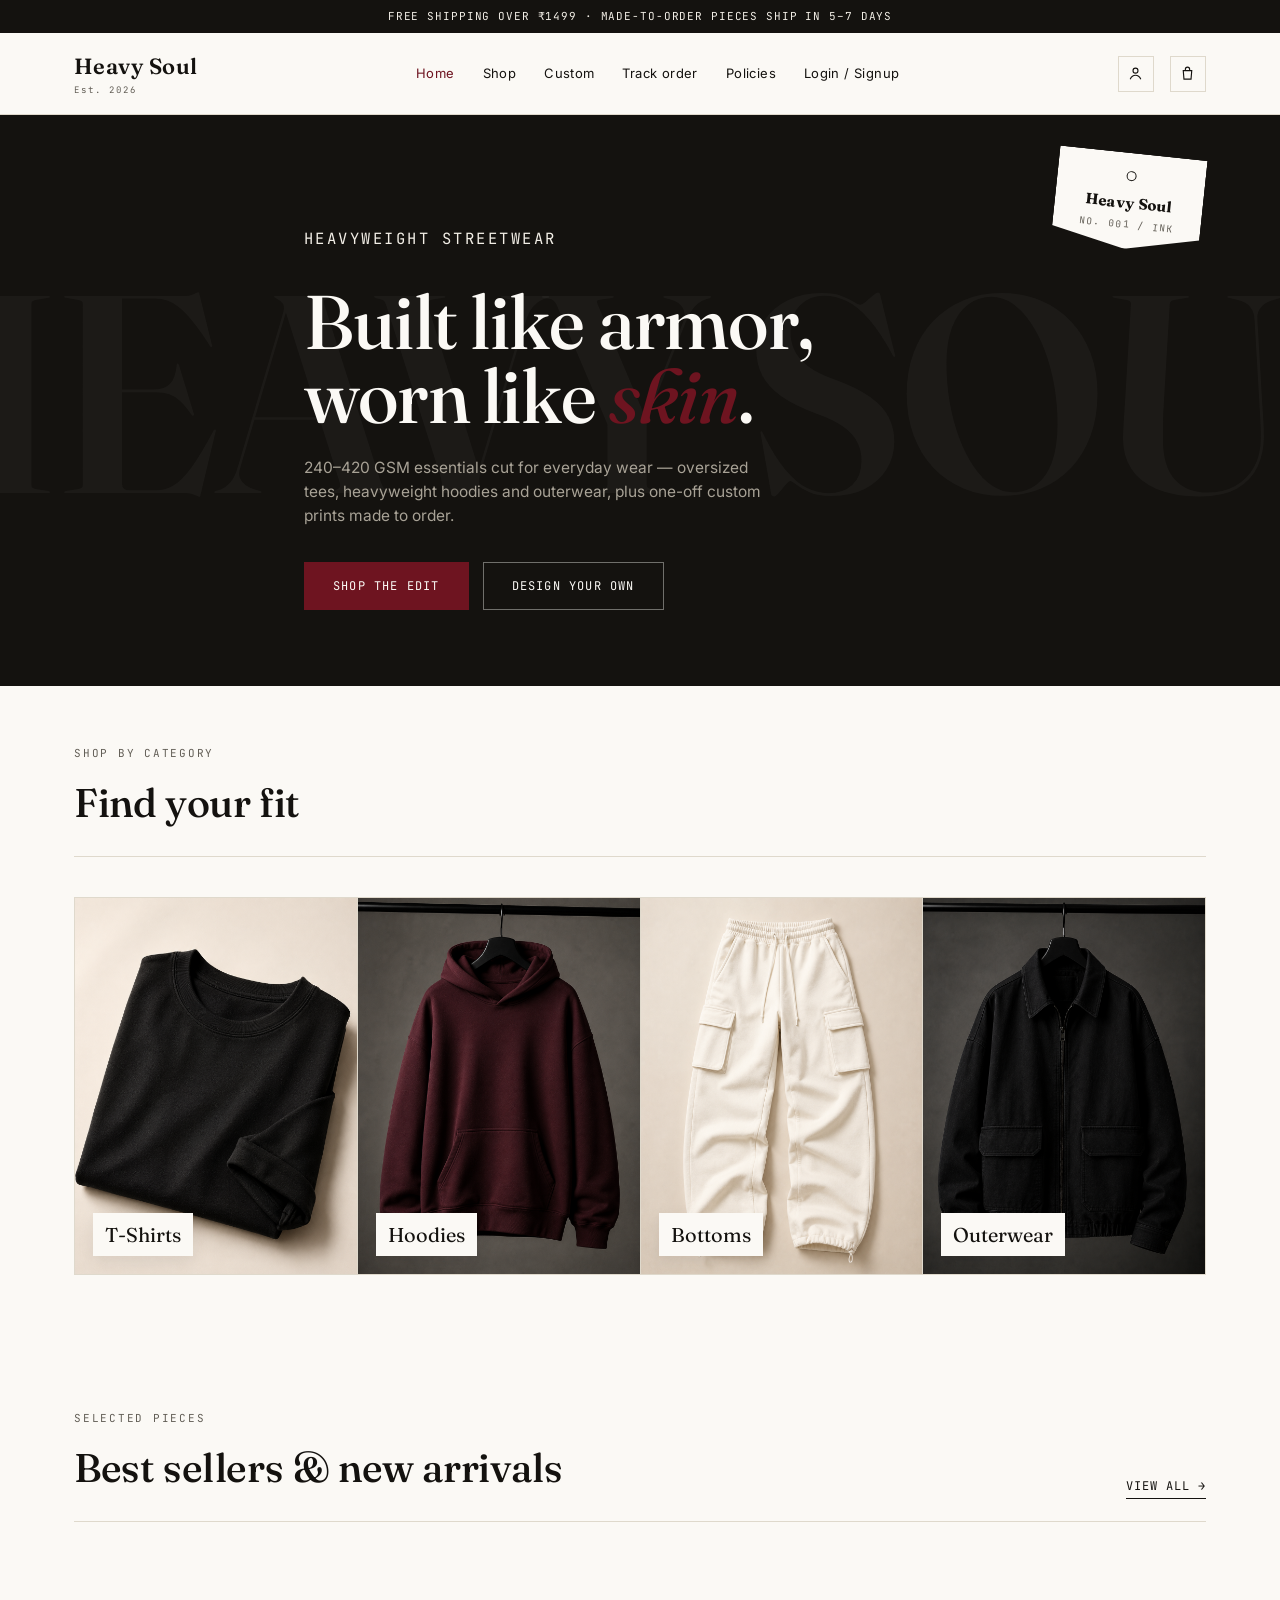
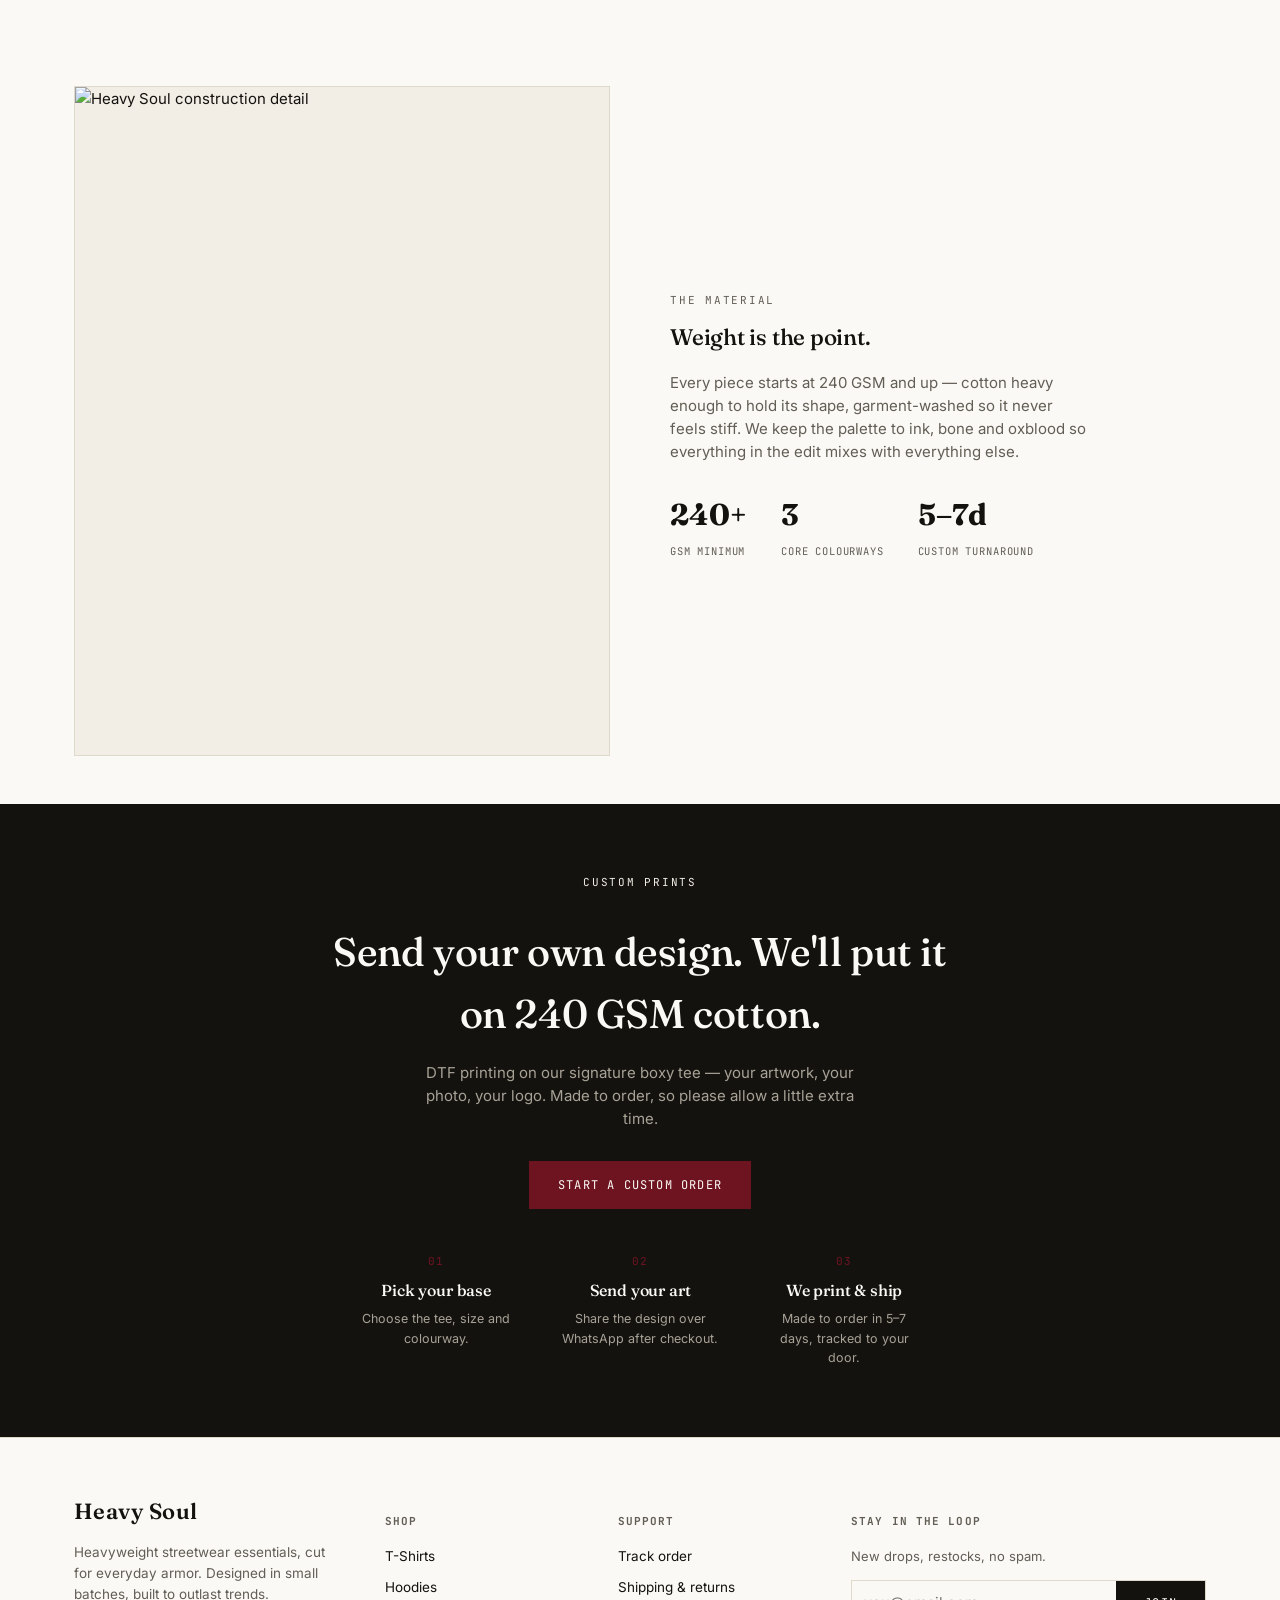
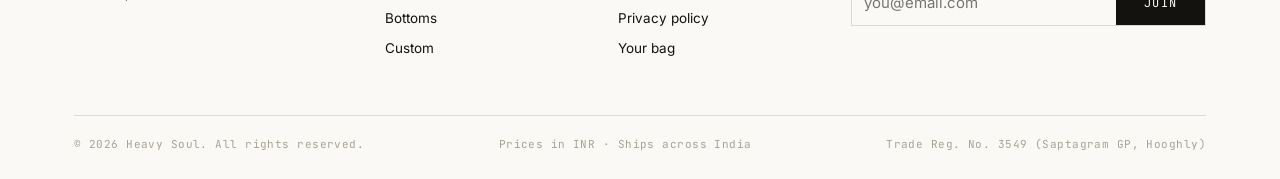
==== commit 36c19055: "Update index.html" ====
--- a/index.html
+++ b/index.html
@@ -114,7 +114,7 @@
 
 <section class="section tight">
   <div class="wrap split">
-    <div class="media"><img src="assets/products/p6-a.jpg" alt="Heavy Soul construction detail"></div>
+    <div class="media"><img src="https://cdn.heavysoul.in/site-assets/p6-a.jpg" alt="Heavy Soul construction detail"></div>
     <div>
       <p class="eyebrow">The material</p>
       <h2>Weight is the point.</h2>
@@ -210,4 +210,4 @@
 <script src="js/nav.js"></script>
 <script src="js/app.js"></script>
 </body>
-</html>+</html>
